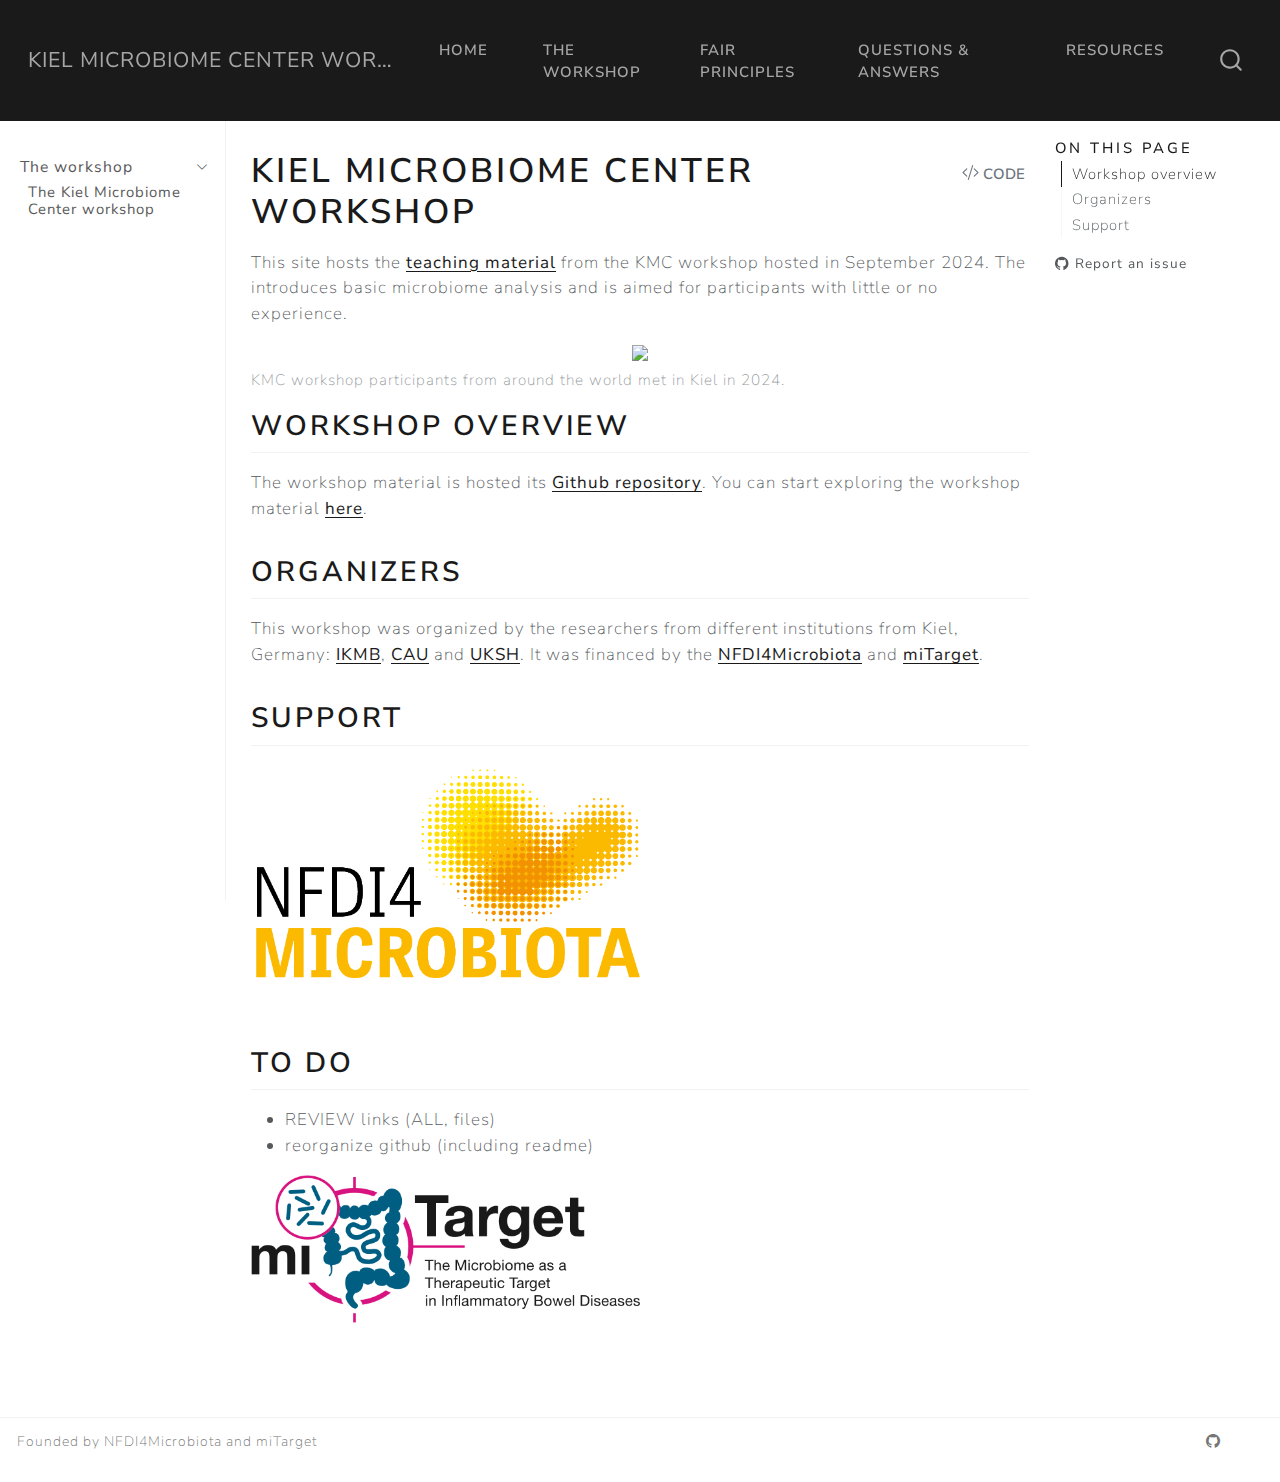
==== index.html @ 51c46b72 "Built site for gh-pages" ====
<!DOCTYPE html>
<html xmlns="http://www.w3.org/1999/xhtml" lang="en" xml:lang="en"><head>

<meta charset="utf-8">
<meta name="generator" content="quarto-1.6.42">

<meta name="viewport" content="width=device-width, initial-scale=1.0, user-scalable=yes">


<title>Kiel Microbiome Center workshop</title>
<style>
code{white-space: pre-wrap;}
span.smallcaps{font-variant: small-caps;}
div.columns{display: flex; gap: min(4vw, 1.5em);}
div.column{flex: auto; overflow-x: auto;}
div.hanging-indent{margin-left: 1.5em; text-indent: -1.5em;}
ul.task-list{list-style: none;}
ul.task-list li input[type="checkbox"] {
  width: 0.8em;
  margin: 0 0.8em 0.2em -1em; /* quarto-specific, see https://github.com/quarto-dev/quarto-cli/issues/4556 */ 
  vertical-align: middle;
}
/* CSS for syntax highlighting */
pre > code.sourceCode { white-space: pre; position: relative; }
pre > code.sourceCode > span { line-height: 1.25; }
pre > code.sourceCode > span:empty { height: 1.2em; }
.sourceCode { overflow: visible; }
code.sourceCode > span { color: inherit; text-decoration: inherit; }
div.sourceCode { margin: 1em 0; }
pre.sourceCode { margin: 0; }
@media screen {
div.sourceCode { overflow: auto; }
}
@media print {
pre > code.sourceCode { white-space: pre-wrap; }
pre > code.sourceCode > span { display: inline-block; text-indent: -5em; padding-left: 5em; }
}
pre.numberSource code
  { counter-reset: source-line 0; }
pre.numberSource code > span
  { position: relative; left: -4em; counter-increment: source-line; }
pre.numberSource code > span > a:first-child::before
  { content: counter(source-line);
    position: relative; left: -1em; text-align: right; vertical-align: baseline;
    border: none; display: inline-block;
    -webkit-touch-callout: none; -webkit-user-select: none;
    -khtml-user-select: none; -moz-user-select: none;
    -ms-user-select: none; user-select: none;
    padding: 0 4px; width: 4em;
  }
pre.numberSource { margin-left: 3em;  padding-left: 4px; }
div.sourceCode
  {   }
@media screen {
pre > code.sourceCode > span > a:first-child::before { text-decoration: underline; }
}
</style>


<script src="site_libs/quarto-nav/quarto-nav.js"></script>
<script src="site_libs/quarto-nav/headroom.min.js"></script>
<script src="site_libs/clipboard/clipboard.min.js"></script>
<script src="site_libs/quarto-search/autocomplete.umd.js"></script>
<script src="site_libs/quarto-search/fuse.min.js"></script>
<script src="site_libs/quarto-search/quarto-search.js"></script>
<meta name="quarto:offset" content="./">
<script src="site_libs/quarto-html/quarto.js"></script>
<script src="site_libs/quarto-html/popper.min.js"></script>
<script src="site_libs/quarto-html/tippy.umd.min.js"></script>
<script src="site_libs/quarto-html/anchor.min.js"></script>
<link href="site_libs/quarto-html/tippy.css" rel="stylesheet">
<link href="site_libs/quarto-html/quarto-syntax-highlighting-de84f8d6bb715db06a919283c2d1e787.css" rel="stylesheet" id="quarto-text-highlighting-styles">
<script src="site_libs/bootstrap/bootstrap.min.js"></script>
<link href="site_libs/bootstrap/bootstrap-icons.css" rel="stylesheet">
<link href="site_libs/bootstrap/bootstrap-8ca8ec78a8236b8e0b370eade902829d.min.css" rel="stylesheet" append-hash="true" id="quarto-bootstrap" data-mode="light">
<script id="quarto-search-options" type="application/json">{
  "location": "navbar",
  "copy-button": false,
  "collapse-after": 3,
  "panel-placement": "end",
  "type": "overlay",
  "limit": 50,
  "keyboard-shortcut": [
    "f",
    "/",
    "s"
  ],
  "show-item-context": false,
  "language": {
    "search-no-results-text": "No results",
    "search-matching-documents-text": "matching documents",
    "search-copy-link-title": "Copy link to search",
    "search-hide-matches-text": "Hide additional matches",
    "search-more-match-text": "more match in this document",
    "search-more-matches-text": "more matches in this document",
    "search-clear-button-title": "Clear",
    "search-text-placeholder": "",
    "search-detached-cancel-button-title": "Cancel",
    "search-submit-button-title": "Submit",
    "search-label": "Search"
  }
}</script>


<link rel="stylesheet" href="styles.css">
</head>

<body class="nav-sidebar docked nav-fixed">

<div id="quarto-search-results"></div>
  <header id="quarto-header" class="headroom fixed-top">
    <nav class="navbar navbar-expand-lg " data-bs-theme="dark">
      <div class="navbar-container container-fluid">
      <div class="navbar-brand-container mx-auto">
    <a class="navbar-brand" href="./index.html">
    <span class="navbar-title">Kiel Microbiome Center workshop</span>
    </a>
  </div>
            <div id="quarto-search" class="" title="Search"></div>
          <button class="navbar-toggler" type="button" data-bs-toggle="collapse" data-bs-target="#navbarCollapse" aria-controls="navbarCollapse" role="menu" aria-expanded="false" aria-label="Toggle navigation" onclick="if (window.quartoToggleHeadroom) { window.quartoToggleHeadroom(); }">
  <span class="navbar-toggler-icon"></span>
</button>
          <div class="collapse navbar-collapse" id="navbarCollapse">
            <ul class="navbar-nav navbar-nav-scroll me-auto">
  <li class="nav-item">
    <a class="nav-link active" href="./index.html" aria-current="page"> 
<span class="menu-text">Home</span></a>
  </li>  
  <li class="nav-item">
    <a class="nav-link" href="./the_workshop.html"> 
<span class="menu-text">The workshop</span></a>
  </li>  
  <li class="nav-item">
    <a class="nav-link" href="./fair_principles.html"> 
<span class="menu-text">FAIR Principles</span></a>
  </li>  
  <li class="nav-item">
    <a class="nav-link" href="./questions.html"> 
<span class="menu-text">Questions &amp; Answers</span></a>
  </li>  
  <li class="nav-item">
    <a class="nav-link" href="./resources.html"> 
<span class="menu-text">Resources</span></a>
  </li>  
</ul>
          </div> <!-- /navcollapse -->
            <div class="quarto-navbar-tools">
</div>
      </div> <!-- /container-fluid -->
    </nav>
  <nav class="quarto-secondary-nav">
    <div class="container-fluid d-flex">
      <button type="button" class="quarto-btn-toggle btn" data-bs-toggle="collapse" role="button" data-bs-target=".quarto-sidebar-collapse-item" aria-controls="quarto-sidebar" aria-expanded="false" aria-label="Toggle sidebar navigation" onclick="if (window.quartoToggleHeadroom) { window.quartoToggleHeadroom(); }">
        <i class="bi bi-layout-text-sidebar-reverse"></i>
      </button>
        <nav class="quarto-page-breadcrumbs" aria-label="breadcrumb"><ol class="breadcrumb"><li class="breadcrumb-item">Kiel Microbiome Center workshop</li></ol></nav>
        <a class="flex-grow-1" role="navigation" data-bs-toggle="collapse" data-bs-target=".quarto-sidebar-collapse-item" aria-controls="quarto-sidebar" aria-expanded="false" aria-label="Toggle sidebar navigation" onclick="if (window.quartoToggleHeadroom) { window.quartoToggleHeadroom(); }">      
        </a>
    </div>
  </nav>
</header>
<!-- content -->
<div id="quarto-content" class="quarto-container page-columns page-rows-contents page-layout-article page-navbar">
<!-- sidebar -->
  <nav id="quarto-sidebar" class="sidebar collapse collapse-horizontal quarto-sidebar-collapse-item sidebar-navigation docked overflow-auto">
    <div class="sidebar-menu-container"> 
    <ul class="list-unstyled mt-1">
        <li class="sidebar-item sidebar-item-section">
      <div class="sidebar-item-container"> 
            <a class="sidebar-item-text sidebar-link text-start" data-bs-toggle="collapse" data-bs-target="#quarto-sidebar-section-1" role="navigation" aria-expanded="true">
 <span class="menu-text">The workshop</span></a>
          <a class="sidebar-item-toggle text-start" data-bs-toggle="collapse" data-bs-target="#quarto-sidebar-section-1" role="navigation" aria-expanded="true" aria-label="Toggle section">
            <i class="bi bi-chevron-right ms-2"></i>
          </a> 
      </div>
      <ul id="quarto-sidebar-section-1" class="collapse list-unstyled sidebar-section depth1 show">  
          <li class="sidebar-item">
  <div class="sidebar-item-container"> 
  <a href="./the_workshop.html" class="sidebar-item-text sidebar-link">
 <span class="menu-text">The Kiel Microbiome Center workshop</span></a>
  </div>
</li>
      </ul>
  </li>
    </ul>
    </div>
</nav>
<div id="quarto-sidebar-glass" class="quarto-sidebar-collapse-item" data-bs-toggle="collapse" data-bs-target=".quarto-sidebar-collapse-item"></div>
<!-- margin-sidebar -->
    <div id="quarto-margin-sidebar" class="sidebar margin-sidebar">
        <nav id="TOC" role="doc-toc" class="toc-active">
    <h2 id="toc-title">On this page</h2>
   
  <ul>
  <li><a href="#workshop-overview" id="toc-workshop-overview" class="nav-link active" data-scroll-target="#workshop-overview">Workshop overview</a></li>
  <li><a href="#organizers" id="toc-organizers" class="nav-link" data-scroll-target="#organizers">Organizers</a></li>
  <li><a href="#support" id="toc-support" class="nav-link" data-scroll-target="#support">Support</a></li>
  </ul>
<div class="toc-actions"><ul><li><a href="https://github.com/ikmb/nfdi4microbiota_kmc_microbiome_workshop/issues/new" class="toc-action"><i class="bi bi-github"></i>Report an issue</a></li></ul></div></nav>
    </div>
<!-- main -->
<main class="content" id="quarto-document-content">

<header id="title-block-header" class="quarto-title-block default">
<div class="quarto-title">
<div class="quarto-title-block"><div><h1 class="title">Kiel Microbiome Center workshop</h1><button type="button" class="btn code-tools-button" id="quarto-code-tools-source"><i class="bi"></i> Code</button></div></div>
</div>



<div class="quarto-title-meta">

    
  
    
  </div>
  


</header>


<p>This site hosts the <a href="about.qmd">teaching material</a> from the KMC workshop hosted in September 2024. The introduces basic microbiome analysis and is aimed for participants with little or no experience.</p>
<div class="quarto-figure quarto-figure-center">
<figure class="figure">
<p><img src="img/group_outside.jpg" class="img-fluid figure-img"></p>
<figcaption>KMC workshop participants from around the world met in Kiel in 2024.</figcaption>
</figure>
</div>
<section id="workshop-overview" class="level2">
<h2 class="anchored" data-anchor-id="workshop-overview">Workshop overview</h2>
<p>The workshop material is hosted its <a href="https://github.com/ikmb/nfdi4microbiota_kmc_microbiome_workshop">Github repository</a>. You can start exploring the workshop material <a href="about.qmd">here</a>.</p>
</section>
<section id="organizers" class="level2">
<h2 class="anchored" data-anchor-id="organizers">Organizers</h2>
<p>This workshop was organized by the researchers from different institutions from Kiel, Germany: <a href="https://www.ikmb.uni-kiel.de/">IKMB</a>, <a href="https://www.uni-kiel.de/de/">CAU</a> and <a href="https://www.uksh.de/">UKSH</a>. It was financed by the <a href="https://nfdi4microbiota.de/">NFDI4Microbiota</a> and <a href="https://www.mitarget.org/">miTarget</a>.</p>
</section>
<section id="support" class="level2">
<h2 class="anchored" data-anchor-id="support">Support</h2>
<div class="columns">
<div class="column text-center" style="width:50%;">
<p><a href="https://nfdi4microbiota.de/"><img src="img/nfdi4microbiota_Logo_new.png" class="img-fluid" alt="NFDI4Microbiota Logo"></a></p>
</div><section id="to-do" class="level2">
<h2 class="anchored" data-anchor-id="to-do">TO DO</h2>
<ul>
<li>REVIEW links (ALL, files)</li>
<li>reorganize github (including readme)</li>
</ul>
<div class="column text-center" style="width:50%;">
<p><a href="https://www.mitarget.org/"><img src="img/logo_miTarget_2023-extd.png" class="img-fluid" alt="miTarget Logo"></a></p>
</div>
</section>
</div>


<!-- -->

</section>

</main> <!-- /main -->
<script id="quarto-html-after-body" type="application/javascript">
window.document.addEventListener("DOMContentLoaded", function (event) {
  const toggleBodyColorMode = (bsSheetEl) => {
    const mode = bsSheetEl.getAttribute("data-mode");
    const bodyEl = window.document.querySelector("body");
    if (mode === "dark") {
      bodyEl.classList.add("quarto-dark");
      bodyEl.classList.remove("quarto-light");
    } else {
      bodyEl.classList.add("quarto-light");
      bodyEl.classList.remove("quarto-dark");
    }
  }
  const toggleBodyColorPrimary = () => {
    const bsSheetEl = window.document.querySelector("link#quarto-bootstrap");
    if (bsSheetEl) {
      toggleBodyColorMode(bsSheetEl);
    }
  }
  toggleBodyColorPrimary();  
  const icon = "";
  const anchorJS = new window.AnchorJS();
  anchorJS.options = {
    placement: 'right',
    icon: icon
  };
  anchorJS.add('.anchored');
  const isCodeAnnotation = (el) => {
    for (const clz of el.classList) {
      if (clz.startsWith('code-annotation-')) {                     
        return true;
      }
    }
    return false;
  }
  const onCopySuccess = function(e) {
    // button target
    const button = e.trigger;
    // don't keep focus
    button.blur();
    // flash "checked"
    button.classList.add('code-copy-button-checked');
    var currentTitle = button.getAttribute("title");
    button.setAttribute("title", "Copied!");
    let tooltip;
    if (window.bootstrap) {
      button.setAttribute("data-bs-toggle", "tooltip");
      button.setAttribute("data-bs-placement", "left");
      button.setAttribute("data-bs-title", "Copied!");
      tooltip = new bootstrap.Tooltip(button, 
        { trigger: "manual", 
          customClass: "code-copy-button-tooltip",
          offset: [0, -8]});
      tooltip.show();    
    }
    setTimeout(function() {
      if (tooltip) {
        tooltip.hide();
        button.removeAttribute("data-bs-title");
        button.removeAttribute("data-bs-toggle");
        button.removeAttribute("data-bs-placement");
      }
      button.setAttribute("title", currentTitle);
      button.classList.remove('code-copy-button-checked');
    }, 1000);
    // clear code selection
    e.clearSelection();
  }
  const getTextToCopy = function(trigger) {
      const codeEl = trigger.previousElementSibling.cloneNode(true);
      for (const childEl of codeEl.children) {
        if (isCodeAnnotation(childEl)) {
          childEl.remove();
        }
      }
      return codeEl.innerText;
  }
  const clipboard = new window.ClipboardJS('.code-copy-button:not([data-in-quarto-modal])', {
    text: getTextToCopy
  });
  clipboard.on('success', onCopySuccess);
  if (window.document.getElementById('quarto-embedded-source-code-modal')) {
    const clipboardModal = new window.ClipboardJS('.code-copy-button[data-in-quarto-modal]', {
      text: getTextToCopy,
      container: window.document.getElementById('quarto-embedded-source-code-modal')
    });
    clipboardModal.on('success', onCopySuccess);
  }
  const viewSource = window.document.getElementById('quarto-view-source') ||
                     window.document.getElementById('quarto-code-tools-source');
  if (viewSource) {
    const sourceUrl = viewSource.getAttribute("data-quarto-source-url");
    viewSource.addEventListener("click", function(e) {
      if (sourceUrl) {
        // rstudio viewer pane
        if (/\bcapabilities=\b/.test(window.location)) {
          window.open(sourceUrl);
        } else {
          window.location.href = sourceUrl;
        }
      } else {
        const modal = new bootstrap.Modal(document.getElementById('quarto-embedded-source-code-modal'));
        modal.show();
      }
      return false;
    });
  }
  function toggleCodeHandler(show) {
    return function(e) {
      const detailsSrc = window.document.querySelectorAll(".cell > details > .sourceCode");
      for (let i=0; i<detailsSrc.length; i++) {
        const details = detailsSrc[i].parentElement;
        if (show) {
          details.open = true;
        } else {
          details.removeAttribute("open");
        }
      }
      const cellCodeDivs = window.document.querySelectorAll(".cell > .sourceCode");
      const fromCls = show ? "hidden" : "unhidden";
      const toCls = show ? "unhidden" : "hidden";
      for (let i=0; i<cellCodeDivs.length; i++) {
        const codeDiv = cellCodeDivs[i];
        if (codeDiv.classList.contains(fromCls)) {
          codeDiv.classList.remove(fromCls);
          codeDiv.classList.add(toCls);
        } 
      }
      return false;
    }
  }
  const hideAllCode = window.document.getElementById("quarto-hide-all-code");
  if (hideAllCode) {
    hideAllCode.addEventListener("click", toggleCodeHandler(false));
  }
  const showAllCode = window.document.getElementById("quarto-show-all-code");
  if (showAllCode) {
    showAllCode.addEventListener("click", toggleCodeHandler(true));
  }
    var localhostRegex = new RegExp(/^(?:http|https):\/\/localhost\:?[0-9]*\//);
    var mailtoRegex = new RegExp(/^mailto:/);
      var filterRegex = new RegExp("https:\/\/ikmb\.github\.io\/nfdi4microbiota_kmc_microbiome_workshop");
    var isInternal = (href) => {
        return filterRegex.test(href) || localhostRegex.test(href) || mailtoRegex.test(href);
    }
    // Inspect non-navigation links and adorn them if external
 	var links = window.document.querySelectorAll('a[href]:not(.nav-link):not(.navbar-brand):not(.toc-action):not(.sidebar-link):not(.sidebar-item-toggle):not(.pagination-link):not(.no-external):not([aria-hidden]):not(.dropdown-item):not(.quarto-navigation-tool):not(.about-link)');
    for (var i=0; i<links.length; i++) {
      const link = links[i];
      if (!isInternal(link.href)) {
        // undo the damage that might have been done by quarto-nav.js in the case of
        // links that we want to consider external
        if (link.dataset.originalHref !== undefined) {
          link.href = link.dataset.originalHref;
        }
      }
    }
  function tippyHover(el, contentFn, onTriggerFn, onUntriggerFn) {
    const config = {
      allowHTML: true,
      maxWidth: 500,
      delay: 100,
      arrow: false,
      appendTo: function(el) {
          return el.parentElement;
      },
      interactive: true,
      interactiveBorder: 10,
      theme: 'quarto',
      placement: 'bottom-start',
    };
    if (contentFn) {
      config.content = contentFn;
    }
    if (onTriggerFn) {
      config.onTrigger = onTriggerFn;
    }
    if (onUntriggerFn) {
      config.onUntrigger = onUntriggerFn;
    }
    window.tippy(el, config); 
  }
  const noterefs = window.document.querySelectorAll('a[role="doc-noteref"]');
  for (var i=0; i<noterefs.length; i++) {
    const ref = noterefs[i];
    tippyHover(ref, function() {
      // use id or data attribute instead here
      let href = ref.getAttribute('data-footnote-href') || ref.getAttribute('href');
      try { href = new URL(href).hash; } catch {}
      const id = href.replace(/^#\/?/, "");
      const note = window.document.getElementById(id);
      if (note) {
        return note.innerHTML;
      } else {
        return "";
      }
    });
  }
  const xrefs = window.document.querySelectorAll('a.quarto-xref');
  const processXRef = (id, note) => {
    // Strip column container classes
    const stripColumnClz = (el) => {
      el.classList.remove("page-full", "page-columns");
      if (el.children) {
        for (const child of el.children) {
          stripColumnClz(child);
        }
      }
    }
    stripColumnClz(note)
    if (id === null || id.startsWith('sec-')) {
      // Special case sections, only their first couple elements
      const container = document.createElement("div");
      if (note.children && note.children.length > 2) {
        container.appendChild(note.children[0].cloneNode(true));
        for (let i = 1; i < note.children.length; i++) {
          const child = note.children[i];
          if (child.tagName === "P" && child.innerText === "") {
            continue;
          } else {
            container.appendChild(child.cloneNode(true));
            break;
          }
        }
        if (window.Quarto?.typesetMath) {
          window.Quarto.typesetMath(container);
        }
        return container.innerHTML
      } else {
        if (window.Quarto?.typesetMath) {
          window.Quarto.typesetMath(note);
        }
        return note.innerHTML;
      }
    } else {
      // Remove any anchor links if they are present
      const anchorLink = note.querySelector('a.anchorjs-link');
      if (anchorLink) {
        anchorLink.remove();
      }
      if (window.Quarto?.typesetMath) {
        window.Quarto.typesetMath(note);
      }
      if (note.classList.contains("callout")) {
        return note.outerHTML;
      } else {
        return note.innerHTML;
      }
    }
  }
  for (var i=0; i<xrefs.length; i++) {
    const xref = xrefs[i];
    tippyHover(xref, undefined, function(instance) {
      instance.disable();
      let url = xref.getAttribute('href');
      let hash = undefined; 
      if (url.startsWith('#')) {
        hash = url;
      } else {
        try { hash = new URL(url).hash; } catch {}
      }
      if (hash) {
        const id = hash.replace(/^#\/?/, "");
        const note = window.document.getElementById(id);
        if (note !== null) {
          try {
            const html = processXRef(id, note.cloneNode(true));
            instance.setContent(html);
          } finally {
            instance.enable();
            instance.show();
          }
        } else {
          // See if we can fetch this
          fetch(url.split('#')[0])
          .then(res => res.text())
          .then(html => {
            const parser = new DOMParser();
            const htmlDoc = parser.parseFromString(html, "text/html");
            const note = htmlDoc.getElementById(id);
            if (note !== null) {
              const html = processXRef(id, note);
              instance.setContent(html);
            } 
          }).finally(() => {
            instance.enable();
            instance.show();
          });
        }
      } else {
        // See if we can fetch a full url (with no hash to target)
        // This is a special case and we should probably do some content thinning / targeting
        fetch(url)
        .then(res => res.text())
        .then(html => {
          const parser = new DOMParser();
          const htmlDoc = parser.parseFromString(html, "text/html");
          const note = htmlDoc.querySelector('main.content');
          if (note !== null) {
            // This should only happen for chapter cross references
            // (since there is no id in the URL)
            // remove the first header
            if (note.children.length > 0 && note.children[0].tagName === "HEADER") {
              note.children[0].remove();
            }
            const html = processXRef(null, note);
            instance.setContent(html);
          } 
        }).finally(() => {
          instance.enable();
          instance.show();
        });
      }
    }, function(instance) {
    });
  }
      let selectedAnnoteEl;
      const selectorForAnnotation = ( cell, annotation) => {
        let cellAttr = 'data-code-cell="' + cell + '"';
        let lineAttr = 'data-code-annotation="' +  annotation + '"';
        const selector = 'span[' + cellAttr + '][' + lineAttr + ']';
        return selector;
      }
      const selectCodeLines = (annoteEl) => {
        const doc = window.document;
        const targetCell = annoteEl.getAttribute("data-target-cell");
        const targetAnnotation = annoteEl.getAttribute("data-target-annotation");
        const annoteSpan = window.document.querySelector(selectorForAnnotation(targetCell, targetAnnotation));
        const lines = annoteSpan.getAttribute("data-code-lines").split(",");
        const lineIds = lines.map((line) => {
          return targetCell + "-" + line;
        })
        let top = null;
        let height = null;
        let parent = null;
        if (lineIds.length > 0) {
            //compute the position of the single el (top and bottom and make a div)
            const el = window.document.getElementById(lineIds[0]);
            top = el.offsetTop;
            height = el.offsetHeight;
            parent = el.parentElement.parentElement;
          if (lineIds.length > 1) {
            const lastEl = window.document.getElementById(lineIds[lineIds.length - 1]);
            const bottom = lastEl.offsetTop + lastEl.offsetHeight;
            height = bottom - top;
          }
          if (top !== null && height !== null && parent !== null) {
            // cook up a div (if necessary) and position it 
            let div = window.document.getElementById("code-annotation-line-highlight");
            if (div === null) {
              div = window.document.createElement("div");
              div.setAttribute("id", "code-annotation-line-highlight");
              div.style.position = 'absolute';
              parent.appendChild(div);
            }
            div.style.top = top - 2 + "px";
            div.style.height = height + 4 + "px";
            div.style.left = 0;
            let gutterDiv = window.document.getElementById("code-annotation-line-highlight-gutter");
            if (gutterDiv === null) {
              gutterDiv = window.document.createElement("div");
              gutterDiv.setAttribute("id", "code-annotation-line-highlight-gutter");
              gutterDiv.style.position = 'absolute';
              const codeCell = window.document.getElementById(targetCell);
              const gutter = codeCell.querySelector('.code-annotation-gutter');
              gutter.appendChild(gutterDiv);
            }
            gutterDiv.style.top = top - 2 + "px";
            gutterDiv.style.height = height + 4 + "px";
          }
          selectedAnnoteEl = annoteEl;
        }
      };
      const unselectCodeLines = () => {
        const elementsIds = ["code-annotation-line-highlight", "code-annotation-line-highlight-gutter"];
        elementsIds.forEach((elId) => {
          const div = window.document.getElementById(elId);
          if (div) {
            div.remove();
          }
        });
        selectedAnnoteEl = undefined;
      };
        // Handle positioning of the toggle
    window.addEventListener(
      "resize",
      throttle(() => {
        elRect = undefined;
        if (selectedAnnoteEl) {
          selectCodeLines(selectedAnnoteEl);
        }
      }, 10)
    );
    function throttle(fn, ms) {
    let throttle = false;
    let timer;
      return (...args) => {
        if(!throttle) { // first call gets through
            fn.apply(this, args);
            throttle = true;
        } else { // all the others get throttled
            if(timer) clearTimeout(timer); // cancel #2
            timer = setTimeout(() => {
              fn.apply(this, args);
              timer = throttle = false;
            }, ms);
        }
      };
    }
      // Attach click handler to the DT
      const annoteDls = window.document.querySelectorAll('dt[data-target-cell]');
      for (const annoteDlNode of annoteDls) {
        annoteDlNode.addEventListener('click', (event) => {
          const clickedEl = event.target;
          if (clickedEl !== selectedAnnoteEl) {
            unselectCodeLines();
            const activeEl = window.document.querySelector('dt[data-target-cell].code-annotation-active');
            if (activeEl) {
              activeEl.classList.remove('code-annotation-active');
            }
            selectCodeLines(clickedEl);
            clickedEl.classList.add('code-annotation-active');
          } else {
            // Unselect the line
            unselectCodeLines();
            clickedEl.classList.remove('code-annotation-active');
          }
        });
      }
  const findCites = (el) => {
    const parentEl = el.parentElement;
    if (parentEl) {
      const cites = parentEl.dataset.cites;
      if (cites) {
        return {
          el,
          cites: cites.split(' ')
        };
      } else {
        return findCites(el.parentElement)
      }
    } else {
      return undefined;
    }
  };
  var bibliorefs = window.document.querySelectorAll('a[role="doc-biblioref"]');
  for (var i=0; i<bibliorefs.length; i++) {
    const ref = bibliorefs[i];
    const citeInfo = findCites(ref);
    if (citeInfo) {
      tippyHover(citeInfo.el, function() {
        var popup = window.document.createElement('div');
        citeInfo.cites.forEach(function(cite) {
          var citeDiv = window.document.createElement('div');
          citeDiv.classList.add('hanging-indent');
          citeDiv.classList.add('csl-entry');
          var biblioDiv = window.document.getElementById('ref-' + cite);
          if (biblioDiv) {
            citeDiv.innerHTML = biblioDiv.innerHTML;
          }
          popup.appendChild(citeDiv);
        });
        return popup.innerHTML;
      });
    }
  }
});
</script><div class="modal fade" id="quarto-embedded-source-code-modal" tabindex="-1" aria-labelledby="quarto-embedded-source-code-modal-label" aria-hidden="true"><div class="modal-dialog modal-dialog-scrollable"><div class="modal-content"><div class="modal-header"><h5 class="modal-title" id="quarto-embedded-source-code-modal-label">Source Code</h5><button class="btn-close" data-bs-dismiss="modal"></button></div><div class="modal-body"><div class="">
<div class="sourceCode" id="cb1" data-shortcodes="false"><pre class="sourceCode markdown code-with-copy"><code class="sourceCode markdown"><span id="cb1-1"><a href="#cb1-1" aria-hidden="true" tabindex="-1"></a><span class="co">---</span></span>
<span id="cb1-2"><a href="#cb1-2" aria-hidden="true" tabindex="-1"></a><span class="an">title:</span><span class="co"> "Kiel Microbiome Center workshop"</span></span>
<span id="cb1-3"><a href="#cb1-3" aria-hidden="true" tabindex="-1"></a><span class="co">---</span></span>
<span id="cb1-4"><a href="#cb1-4" aria-hidden="true" tabindex="-1"></a></span>
<span id="cb1-5"><a href="#cb1-5" aria-hidden="true" tabindex="-1"></a>This site hosts the <span class="co">[</span><span class="ot">teaching material</span><span class="co">](about.qmd)</span> from the KMC workshop hosted in September 2024. The introduces basic microbiome analysis and is aimed for participants with little or no experience.</span>
<span id="cb1-6"><a href="#cb1-6" aria-hidden="true" tabindex="-1"></a></span>
<span id="cb1-7"><a href="#cb1-7" aria-hidden="true" tabindex="-1"></a><span class="al">![KMC workshop participants from around the world met in Kiel in 2024.](img/group_outside.jpg)</span></span>
<span id="cb1-8"><a href="#cb1-8" aria-hidden="true" tabindex="-1"></a></span>
<span id="cb1-9"><a href="#cb1-9" aria-hidden="true" tabindex="-1"></a><span class="fu">## Workshop overview</span></span>
<span id="cb1-10"><a href="#cb1-10" aria-hidden="true" tabindex="-1"></a></span>
<span id="cb1-11"><a href="#cb1-11" aria-hidden="true" tabindex="-1"></a>The workshop material is hosted its <span class="co">[</span><span class="ot">Github repository</span><span class="co">](https://github.com/ikmb/nfdi4microbiota_kmc_microbiome_workshop)</span>. You can start exploring the workshop material <span class="co">[</span><span class="ot">here</span><span class="co">](about.qmd)</span>.</span>
<span id="cb1-12"><a href="#cb1-12" aria-hidden="true" tabindex="-1"></a></span>
<span id="cb1-13"><a href="#cb1-13" aria-hidden="true" tabindex="-1"></a><span class="fu">## Organizers</span></span>
<span id="cb1-14"><a href="#cb1-14" aria-hidden="true" tabindex="-1"></a></span>
<span id="cb1-15"><a href="#cb1-15" aria-hidden="true" tabindex="-1"></a>This workshop was organized by the researchers from different institutions from Kiel, Germany: <span class="co">[</span><span class="ot">IKMB</span><span class="co">](https://www.ikmb.uni-kiel.de/)</span>, <span class="co">[</span><span class="ot">CAU</span><span class="co">](https://www.uni-kiel.de/de/)</span> and <span class="co">[</span><span class="ot">UKSH</span><span class="co">](https://www.uksh.de/)</span>. It was financed by the <span class="co">[</span><span class="ot">NFDI4Microbiota</span><span class="co">](https://nfdi4microbiota.de/)</span> and <span class="co">[</span><span class="ot">miTarget</span><span class="co">](https://www.mitarget.org/)</span>.</span>
<span id="cb1-16"><a href="#cb1-16" aria-hidden="true" tabindex="-1"></a></span>
<span id="cb1-17"><a href="#cb1-17" aria-hidden="true" tabindex="-1"></a><span class="fu">## Support</span></span>
<span id="cb1-18"><a href="#cb1-18" aria-hidden="true" tabindex="-1"></a></span>
<span id="cb1-19"><a href="#cb1-19" aria-hidden="true" tabindex="-1"></a>::::: columns</span>
<span id="cb1-20"><a href="#cb1-20" aria-hidden="true" tabindex="-1"></a>::: {.column .text-center width="50%"}</span>
<span id="cb1-21"><a href="#cb1-21" aria-hidden="true" tabindex="-1"></a><span class="co">[</span><span class="al">![](img/nfdi4microbiota_Logo_new.png)</span><span class="ot">{alt="NFDI4Microbiota Logo"}</span><span class="co">](https://nfdi4microbiota.de/)</span></span>
<span id="cb1-22"><a href="#cb1-22" aria-hidden="true" tabindex="-1"></a>:::</span>
<span id="cb1-23"><a href="#cb1-23" aria-hidden="true" tabindex="-1"></a></span>
<span id="cb1-24"><a href="#cb1-24" aria-hidden="true" tabindex="-1"></a></span>
<span id="cb1-25"><a href="#cb1-25" aria-hidden="true" tabindex="-1"></a><span class="fu">## TO DO</span></span>
<span id="cb1-26"><a href="#cb1-26" aria-hidden="true" tabindex="-1"></a></span>
<span id="cb1-27"><a href="#cb1-27" aria-hidden="true" tabindex="-1"></a><span class="ss"> - </span>REVIEW links (ALL, files)</span>
<span id="cb1-28"><a href="#cb1-28" aria-hidden="true" tabindex="-1"></a><span class="ss"> - </span>reorganize github (including readme)</span>
<span id="cb1-29"><a href="#cb1-29" aria-hidden="true" tabindex="-1"></a></span>
<span id="cb1-30"><a href="#cb1-30" aria-hidden="true" tabindex="-1"></a></span>
<span id="cb1-31"><a href="#cb1-31" aria-hidden="true" tabindex="-1"></a>::: {.column .text-center width="50%"}</span>
<span id="cb1-32"><a href="#cb1-32" aria-hidden="true" tabindex="-1"></a><span class="co">[</span><span class="al">![](img/logo_miTarget_2023-extd.png)</span><span class="ot">{alt="miTarget Logo"}</span><span class="co">](https://www.mitarget.org/)</span></span>
<span id="cb1-33"><a href="#cb1-33" aria-hidden="true" tabindex="-1"></a>:::</span>
<span id="cb1-34"><a href="#cb1-34" aria-hidden="true" tabindex="-1"></a>:::::</span></code><button title="Copy to Clipboard" class="code-copy-button" data-in-quarto-modal=""><i class="bi"></i></button></pre></div>
</div></div></div></div></div>
</div> <!-- /content -->
<footer class="footer">
  <div class="nav-footer">
    <div class="nav-footer-left">
<p>Founded by NFDI4Microbiota and miTarget</p>
</div>   
    <div class="nav-footer-center">
      &nbsp;
    <div class="toc-actions d-sm-block d-md-none"><ul><li><a href="https://github.com/ikmb/nfdi4microbiota_kmc_microbiome_workshop/issues/new" class="toc-action"><i class="bi bi-github"></i>Report an issue</a></li></ul></div></div>
    <div class="nav-footer-right">
      <ul class="footer-items list-unstyled">
    <li class="nav-item compact">
    <a class="nav-link" href="https://github.com/ikmb/nfdi4microbiota_kmc_microbiome_workshop">
      <i class="bi bi-github" role="img">
</i> 
    </a>
  </li>  
</ul>
    </div>
  </div>
</footer>




</body></html>
---- site_libs/quarto-html/tippy.css ----
.tippy-box[data-animation=fade][data-state=hidden]{opacity:0}[data-tippy-root]{max-width:calc(100vw - 10px)}.tippy-box{position:relative;background-color:#333;color:#fff;border-radius:4px;font-size:14px;line-height:1.4;white-space:normal;outline:0;transition-property:transform,visibility,opacity}.tippy-box[data-placement^=top]>.tippy-arrow{bottom:0}.tippy-box[data-placement^=top]>.tippy-arrow:before{bottom:-7px;left:0;border-width:8px 8px 0;border-top-color:initial;transform-origin:center top}.tippy-box[data-placement^=bottom]>.tippy-arrow{top:0}.tippy-box[data-placement^=bottom]>.tippy-arrow:before{top:-7px;left:0;border-width:0 8px 8px;border-bottom-color:initial;transform-origin:center bottom}.tippy-box[data-placement^=left]>.tippy-arrow{right:0}.tippy-box[data-placement^=left]>.tippy-arrow:before{border-width:8px 0 8px 8px;border-left-color:initial;right:-7px;transform-origin:center left}.tippy-box[data-placement^=right]>.tippy-arrow{left:0}.tippy-box[data-placement^=right]>.tippy-arrow:before{left:-7px;border-width:8px 8px 8px 0;border-right-color:initial;transform-origin:center right}.tippy-box[data-inertia][data-state=visible]{transition-timing-function:cubic-bezier(.54,1.5,.38,1.11)}.tippy-arrow{width:16px;height:16px;color:#333}.tippy-arrow:before{content:"";position:absolute;border-color:transparent;border-style:solid}.tippy-content{position:relative;padding:5px 9px;z-index:1}
---- site_libs/quarto-html/quarto-syntax-highlighting-de84f8d6bb715db06a919283c2d1e787.css ----
/* quarto syntax highlight colors */
:root {
  --quarto-hl-al-color: #ff5555;
  --quarto-hl-an-color: #6a737d;
  --quarto-hl-at-color: #d73a49;
  --quarto-hl-bn-color: #005cc5;
  --quarto-hl-bu-color: #d73a49;
  --quarto-hl-ch-color: #032f62;
  --quarto-hl-co-color: #6a737d;
  --quarto-hl-cv-color: #6a737d;
  --quarto-hl-cn-color: #005cc5;
  --quarto-hl-cf-color: #d73a49;
  --quarto-hl-dt-color: #d73a49;
  --quarto-hl-dv-color: #005cc5;
  --quarto-hl-do-color: #6a737d;
  --quarto-hl-er-color: #ff5555;
  --quarto-hl-ex-color: #d73a49;
  --quarto-hl-fl-color: #005cc5;
  --quarto-hl-fu-color: #6f42c1;
  --quarto-hl-im-color: #032f62;
  --quarto-hl-in-color: #6a737d;
  --quarto-hl-kw-color: #d73a49;
  --quarto-hl-op-color: #24292e;
  --quarto-hl-pp-color: #d73a49;
  --quarto-hl-re-color: #6a737d;
  --quarto-hl-sc-color: #005cc5;
  --quarto-hl-ss-color: #032f62;
  --quarto-hl-st-color: #032f62;
  --quarto-hl-va-color: #e36209;
  --quarto-hl-vs-color: #032f62;
  --quarto-hl-wa-color: #ff5555;
}

/* other quarto variables */
:root {
  --quarto-font-monospace: SFMono-Regular, Menlo, Monaco, Consolas, "Liberation Mono", "Courier New", monospace;
}

code span.al {
  font-weight: bold;
  color: #ff5555;
}

code span.an {
  color: #6a737d;
}

code span.at {
  color: #d73a49;
}

code span.bn {
  color: #005cc5;
}

code span.bu {
  color: #d73a49;
}

code span.ch {
  color: #032f62;
}

code span.co {
  color: #6a737d;
}

code span.cv {
  color: #6a737d;
}

code span.cn {
  color: #005cc5;
}

code span.cf {
  color: #d73a49;
}

code span.dt {
  color: #d73a49;
}

code span.dv {
  color: #005cc5;
}

code span.do {
  color: #6a737d;
}

code span.er {
  color: #ff5555;
  text-decoration: underline;
}

code span.ex {
  font-weight: bold;
  color: #d73a49;
}

code span.fl {
  color: #005cc5;
}

code span.fu {
  color: #6f42c1;
}

code span.im {
  color: #032f62;
}

code span.in {
  color: #6a737d;
}

code span.kw {
  color: #d73a49;
}

pre > code.sourceCode > span {
  color: #24292e;
}

code span {
  color: #24292e;
}

code.sourceCode > span {
  color: #24292e;
}

div.sourceCode,
div.sourceCode pre.sourceCode {
  color: #24292e;
}

code span.op {
  color: #24292e;
}

code span.pp {
  color: #d73a49;
}

code span.re {
  color: #6a737d;
}

code span.sc {
  color: #005cc5;
}

code span.ss {
  color: #032f62;
}

code span.st {
  color: #032f62;
}

code span.va {
  color: #e36209;
}

code span.vs {
  color: #032f62;
}

code span.wa {
  color: #ff5555;
}

.prevent-inlining {
  content: "</";
}

/*# sourceMappingURL=5958b9b1823138480980a6d9d826fad2.css.map */
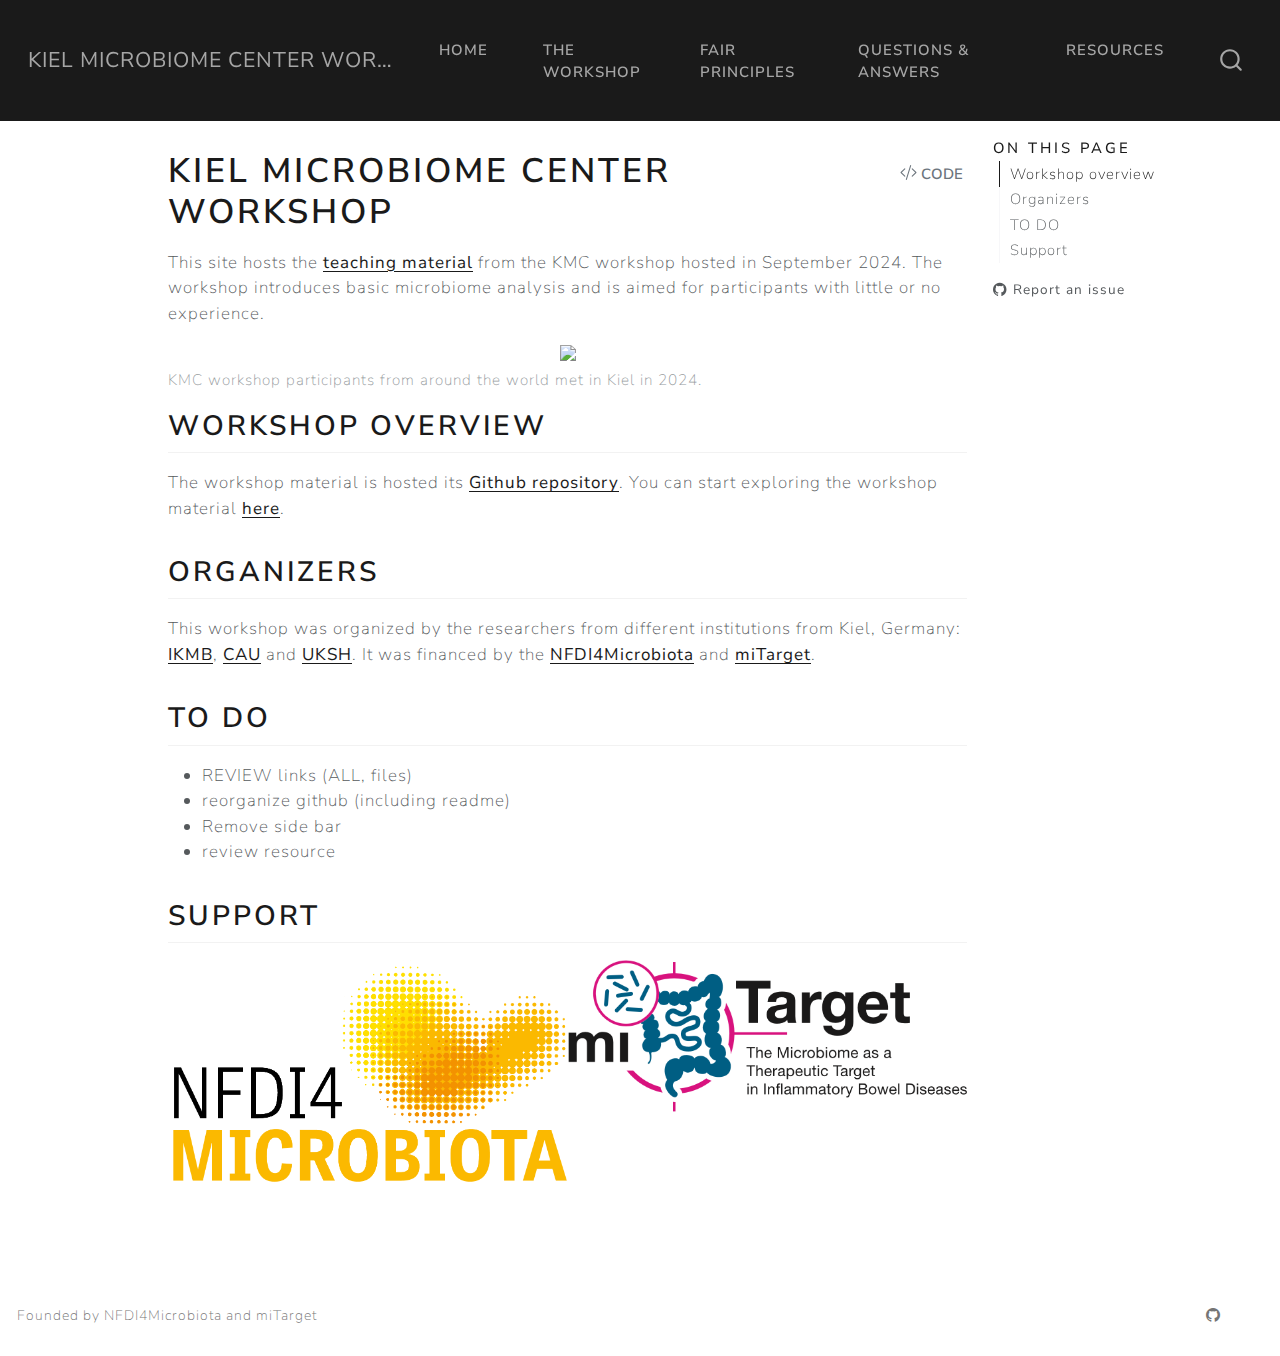
==== commit d255341e: "Built site for gh-pages" ====
--- a/index.html
+++ b/index.html
@@ -72,7 +72,7 @@
 <link href="site_libs/quarto-html/quarto-syntax-highlighting-de84f8d6bb715db06a919283c2d1e787.css" rel="stylesheet" id="quarto-text-highlighting-styles">
 <script src="site_libs/bootstrap/bootstrap.min.js"></script>
 <link href="site_libs/bootstrap/bootstrap-icons.css" rel="stylesheet">
-<link href="site_libs/bootstrap/bootstrap-8ca8ec78a8236b8e0b370eade902829d.min.css" rel="stylesheet" append-hash="true" id="quarto-bootstrap" data-mode="light">
+<link href="site_libs/bootstrap/bootstrap-128318682796d71d98b48b1aa3c936ee.min.css" rel="stylesheet" append-hash="true" id="quarto-bootstrap" data-mode="light">
 <script id="quarto-search-options" type="application/json">{
   "location": "navbar",
   "copy-button": false,
@@ -105,7 +105,7 @@
 <link rel="stylesheet" href="styles.css">
 </head>
 
-<body class="nav-sidebar docked nav-fixed">
+<body class="nav-fixed">
 
 <div id="quarto-search-results"></div>
   <header id="quarto-header" class="headroom fixed-top">
@@ -148,44 +148,10 @@
 </div>
       </div> <!-- /container-fluid -->
     </nav>
-  <nav class="quarto-secondary-nav">
-    <div class="container-fluid d-flex">
-      <button type="button" class="quarto-btn-toggle btn" data-bs-toggle="collapse" role="button" data-bs-target=".quarto-sidebar-collapse-item" aria-controls="quarto-sidebar" aria-expanded="false" aria-label="Toggle sidebar navigation" onclick="if (window.quartoToggleHeadroom) { window.quartoToggleHeadroom(); }">
-        <i class="bi bi-layout-text-sidebar-reverse"></i>
-      </button>
-        <nav class="quarto-page-breadcrumbs" aria-label="breadcrumb"><ol class="breadcrumb"><li class="breadcrumb-item">Kiel Microbiome Center workshop</li></ol></nav>
-        <a class="flex-grow-1" role="navigation" data-bs-toggle="collapse" data-bs-target=".quarto-sidebar-collapse-item" aria-controls="quarto-sidebar" aria-expanded="false" aria-label="Toggle sidebar navigation" onclick="if (window.quartoToggleHeadroom) { window.quartoToggleHeadroom(); }">      
-        </a>
-    </div>
-  </nav>
 </header>
 <!-- content -->
 <div id="quarto-content" class="quarto-container page-columns page-rows-contents page-layout-article page-navbar">
 <!-- sidebar -->
-  <nav id="quarto-sidebar" class="sidebar collapse collapse-horizontal quarto-sidebar-collapse-item sidebar-navigation docked overflow-auto">
-    <div class="sidebar-menu-container"> 
-    <ul class="list-unstyled mt-1">
-        <li class="sidebar-item sidebar-item-section">
-      <div class="sidebar-item-container"> 
-            <a class="sidebar-item-text sidebar-link text-start" data-bs-toggle="collapse" data-bs-target="#quarto-sidebar-section-1" role="navigation" aria-expanded="true">
- <span class="menu-text">The workshop</span></a>
-          <a class="sidebar-item-toggle text-start" data-bs-toggle="collapse" data-bs-target="#quarto-sidebar-section-1" role="navigation" aria-expanded="true" aria-label="Toggle section">
-            <i class="bi bi-chevron-right ms-2"></i>
-          </a> 
-      </div>
-      <ul id="quarto-sidebar-section-1" class="collapse list-unstyled sidebar-section depth1 show">  
-          <li class="sidebar-item">
-  <div class="sidebar-item-container"> 
-  <a href="./the_workshop.html" class="sidebar-item-text sidebar-link">
- <span class="menu-text">The Kiel Microbiome Center workshop</span></a>
-  </div>
-</li>
-      </ul>
-  </li>
-    </ul>
-    </div>
-</nav>
-<div id="quarto-sidebar-glass" class="quarto-sidebar-collapse-item" data-bs-toggle="collapse" data-bs-target=".quarto-sidebar-collapse-item"></div>
 <!-- margin-sidebar -->
     <div id="quarto-margin-sidebar" class="sidebar margin-sidebar">
         <nav id="TOC" role="doc-toc" class="toc-active">
@@ -194,6 +160,7 @@
   <ul>
   <li><a href="#workshop-overview" id="toc-workshop-overview" class="nav-link active" data-scroll-target="#workshop-overview">Workshop overview</a></li>
   <li><a href="#organizers" id="toc-organizers" class="nav-link" data-scroll-target="#organizers">Organizers</a></li>
+  <li><a href="#to-do" id="toc-to-do" class="nav-link" data-scroll-target="#to-do">TO DO</a></li>
   <li><a href="#support" id="toc-support" class="nav-link" data-scroll-target="#support">Support</a></li>
   </ul>
 <div class="toc-actions"><ul><li><a href="https://github.com/ikmb/nfdi4microbiota_kmc_microbiome_workshop/issues/new" class="toc-action"><i class="bi bi-github"></i>Report an issue</a></li></ul></div></nav>
@@ -220,7 +187,7 @@
 </header>
 
 
-<p>This site hosts the <a href="about.qmd">teaching material</a> from the KMC workshop hosted in September 2024. The introduces basic microbiome analysis and is aimed for participants with little or no experience.</p>
+<p>This site hosts the <a href="./the_workshop.html">teaching material</a> from the KMC workshop hosted in September 2024. The workshop introduces basic microbiome analysis and is aimed for participants with little or no experience.</p>
 <div class="quarto-figure quarto-figure-center">
 <figure class="figure">
 <p><img src="img/group_outside.jpg" class="img-fluid figure-img"></p>
@@ -235,21 +202,23 @@
 <h2 class="anchored" data-anchor-id="organizers">Organizers</h2>
 <p>This workshop was organized by the researchers from different institutions from Kiel, Germany: <a href="https://www.ikmb.uni-kiel.de/">IKMB</a>, <a href="https://www.uni-kiel.de/de/">CAU</a> and <a href="https://www.uksh.de/">UKSH</a>. It was financed by the <a href="https://nfdi4microbiota.de/">NFDI4Microbiota</a> and <a href="https://www.mitarget.org/">miTarget</a>.</p>
 </section>
+<section id="to-do" class="level2">
+<h2 class="anchored" data-anchor-id="to-do">TO DO</h2>
+<ul>
+<li>REVIEW links (ALL, files)</li>
+<li>reorganize github (including readme)</li>
+<li>Remove side bar</li>
+<li>review resource</li>
+</ul>
+</section>
 <section id="support" class="level2">
 <h2 class="anchored" data-anchor-id="support">Support</h2>
 <div class="columns">
 <div class="column text-center" style="width:50%;">
 <p><a href="https://nfdi4microbiota.de/"><img src="img/nfdi4microbiota_Logo_new.png" class="img-fluid" alt="NFDI4Microbiota Logo"></a></p>
-</div><section id="to-do" class="level2">
-<h2 class="anchored" data-anchor-id="to-do">TO DO</h2>
-<ul>
-<li>REVIEW links (ALL, files)</li>
-<li>reorganize github (including readme)</li>
-</ul>
-<div class="column text-center" style="width:50%;">
+</div><div class="column text-center" style="width:50%;">
 <p><a href="https://www.mitarget.org/"><img src="img/logo_miTarget_2023-extd.png" class="img-fluid" alt="miTarget Logo"></a></p>
 </div>
-</section>
 </div>
 
 
@@ -730,7 +699,7 @@
 <span id="cb1-2"><a href="#cb1-2" aria-hidden="true" tabindex="-1"></a><span class="an">title:</span><span class="co"> "Kiel Microbiome Center workshop"</span></span>
 <span id="cb1-3"><a href="#cb1-3" aria-hidden="true" tabindex="-1"></a><span class="co">---</span></span>
 <span id="cb1-4"><a href="#cb1-4" aria-hidden="true" tabindex="-1"></a></span>
-<span id="cb1-5"><a href="#cb1-5" aria-hidden="true" tabindex="-1"></a>This site hosts the <span class="co">[</span><span class="ot">teaching material</span><span class="co">](about.qmd)</span> from the KMC workshop hosted in September 2024. The introduces basic microbiome analysis and is aimed for participants with little or no experience.</span>
+<span id="cb1-5"><a href="#cb1-5" aria-hidden="true" tabindex="-1"></a>This site hosts the <span class="co">[</span><span class="ot">teaching material</span><span class="co">](the_workshop.qmd)</span> from the KMC workshop hosted in September 2024. The workshop introduces basic microbiome analysis and is aimed for participants with little or no experience.</span>
 <span id="cb1-6"><a href="#cb1-6" aria-hidden="true" tabindex="-1"></a></span>
 <span id="cb1-7"><a href="#cb1-7" aria-hidden="true" tabindex="-1"></a><span class="al">![KMC workshop participants from around the world met in Kiel in 2024.](img/group_outside.jpg)</span></span>
 <span id="cb1-8"><a href="#cb1-8" aria-hidden="true" tabindex="-1"></a></span>
@@ -742,24 +711,25 @@
 <span id="cb1-14"><a href="#cb1-14" aria-hidden="true" tabindex="-1"></a></span>
 <span id="cb1-15"><a href="#cb1-15" aria-hidden="true" tabindex="-1"></a>This workshop was organized by the researchers from different institutions from Kiel, Germany: <span class="co">[</span><span class="ot">IKMB</span><span class="co">](https://www.ikmb.uni-kiel.de/)</span>, <span class="co">[</span><span class="ot">CAU</span><span class="co">](https://www.uni-kiel.de/de/)</span> and <span class="co">[</span><span class="ot">UKSH</span><span class="co">](https://www.uksh.de/)</span>. It was financed by the <span class="co">[</span><span class="ot">NFDI4Microbiota</span><span class="co">](https://nfdi4microbiota.de/)</span> and <span class="co">[</span><span class="ot">miTarget</span><span class="co">](https://www.mitarget.org/)</span>.</span>
 <span id="cb1-16"><a href="#cb1-16" aria-hidden="true" tabindex="-1"></a></span>
-<span id="cb1-17"><a href="#cb1-17" aria-hidden="true" tabindex="-1"></a><span class="fu">## Support</span></span>
-<span id="cb1-18"><a href="#cb1-18" aria-hidden="true" tabindex="-1"></a></span>
-<span id="cb1-19"><a href="#cb1-19" aria-hidden="true" tabindex="-1"></a>::::: columns</span>
-<span id="cb1-20"><a href="#cb1-20" aria-hidden="true" tabindex="-1"></a>::: {.column .text-center width="50%"}</span>
-<span id="cb1-21"><a href="#cb1-21" aria-hidden="true" tabindex="-1"></a><span class="co">[</span><span class="al">![](img/nfdi4microbiota_Logo_new.png)</span><span class="ot">{alt="NFDI4Microbiota Logo"}</span><span class="co">](https://nfdi4microbiota.de/)</span></span>
-<span id="cb1-22"><a href="#cb1-22" aria-hidden="true" tabindex="-1"></a>:::</span>
-<span id="cb1-23"><a href="#cb1-23" aria-hidden="true" tabindex="-1"></a></span>
+<span id="cb1-17"><a href="#cb1-17" aria-hidden="true" tabindex="-1"></a></span>
+<span id="cb1-18"><a href="#cb1-18" aria-hidden="true" tabindex="-1"></a><span class="fu">## TO DO</span></span>
+<span id="cb1-19"><a href="#cb1-19" aria-hidden="true" tabindex="-1"></a></span>
+<span id="cb1-20"><a href="#cb1-20" aria-hidden="true" tabindex="-1"></a><span class="ss">-   </span>REVIEW links (ALL, files)</span>
+<span id="cb1-21"><a href="#cb1-21" aria-hidden="true" tabindex="-1"></a><span class="ss">-   </span>reorganize github (including readme)</span>
+<span id="cb1-22"><a href="#cb1-22" aria-hidden="true" tabindex="-1"></a><span class="ss">- </span>Remove side bar</span>
+<span id="cb1-23"><a href="#cb1-23" aria-hidden="true" tabindex="-1"></a><span class="ss">- </span>review resource</span>
 <span id="cb1-24"><a href="#cb1-24" aria-hidden="true" tabindex="-1"></a></span>
-<span id="cb1-25"><a href="#cb1-25" aria-hidden="true" tabindex="-1"></a><span class="fu">## TO DO</span></span>
-<span id="cb1-26"><a href="#cb1-26" aria-hidden="true" tabindex="-1"></a></span>
-<span id="cb1-27"><a href="#cb1-27" aria-hidden="true" tabindex="-1"></a><span class="ss"> - </span>REVIEW links (ALL, files)</span>
-<span id="cb1-28"><a href="#cb1-28" aria-hidden="true" tabindex="-1"></a><span class="ss"> - </span>reorganize github (including readme)</span>
-<span id="cb1-29"><a href="#cb1-29" aria-hidden="true" tabindex="-1"></a></span>
-<span id="cb1-30"><a href="#cb1-30" aria-hidden="true" tabindex="-1"></a></span>
-<span id="cb1-31"><a href="#cb1-31" aria-hidden="true" tabindex="-1"></a>::: {.column .text-center width="50%"}</span>
-<span id="cb1-32"><a href="#cb1-32" aria-hidden="true" tabindex="-1"></a><span class="co">[</span><span class="al">![](img/logo_miTarget_2023-extd.png)</span><span class="ot">{alt="miTarget Logo"}</span><span class="co">](https://www.mitarget.org/)</span></span>
-<span id="cb1-33"><a href="#cb1-33" aria-hidden="true" tabindex="-1"></a>:::</span>
-<span id="cb1-34"><a href="#cb1-34" aria-hidden="true" tabindex="-1"></a>:::::</span></code><button title="Copy to Clipboard" class="code-copy-button" data-in-quarto-modal=""><i class="bi"></i></button></pre></div>
+<span id="cb1-25"><a href="#cb1-25" aria-hidden="true" tabindex="-1"></a></span>
+<span id="cb1-26"><a href="#cb1-26" aria-hidden="true" tabindex="-1"></a><span class="fu">## Support</span></span>
+<span id="cb1-27"><a href="#cb1-27" aria-hidden="true" tabindex="-1"></a></span>
+<span id="cb1-28"><a href="#cb1-28" aria-hidden="true" tabindex="-1"></a>::::: columns</span>
+<span id="cb1-29"><a href="#cb1-29" aria-hidden="true" tabindex="-1"></a>::: {.column .text-center width="50%"}</span>
+<span id="cb1-30"><a href="#cb1-30" aria-hidden="true" tabindex="-1"></a><span class="co">[</span><span class="al">![](img/nfdi4microbiota_Logo_new.png)</span><span class="ot">{alt="NFDI4Microbiota Logo"}</span><span class="co">](https://nfdi4microbiota.de/)</span></span>
+<span id="cb1-31"><a href="#cb1-31" aria-hidden="true" tabindex="-1"></a>:::</span>
+<span id="cb1-32"><a href="#cb1-32" aria-hidden="true" tabindex="-1"></a>::: {.column .text-center width="50%"}</span>
+<span id="cb1-33"><a href="#cb1-33" aria-hidden="true" tabindex="-1"></a><span class="co">[</span><span class="al">![](img/logo_miTarget_2023-extd.png)</span><span class="ot">{alt="miTarget Logo"}</span><span class="co">](https://www.mitarget.org/)</span></span>
+<span id="cb1-34"><a href="#cb1-34" aria-hidden="true" tabindex="-1"></a>:::</span>
+<span id="cb1-35"><a href="#cb1-35" aria-hidden="true" tabindex="-1"></a>:::::</span></code><button title="Copy to Clipboard" class="code-copy-button" data-in-quarto-modal=""><i class="bi"></i></button></pre></div>
 </div></div></div></div></div>
 </div> <!-- /content -->
 <footer class="footer">
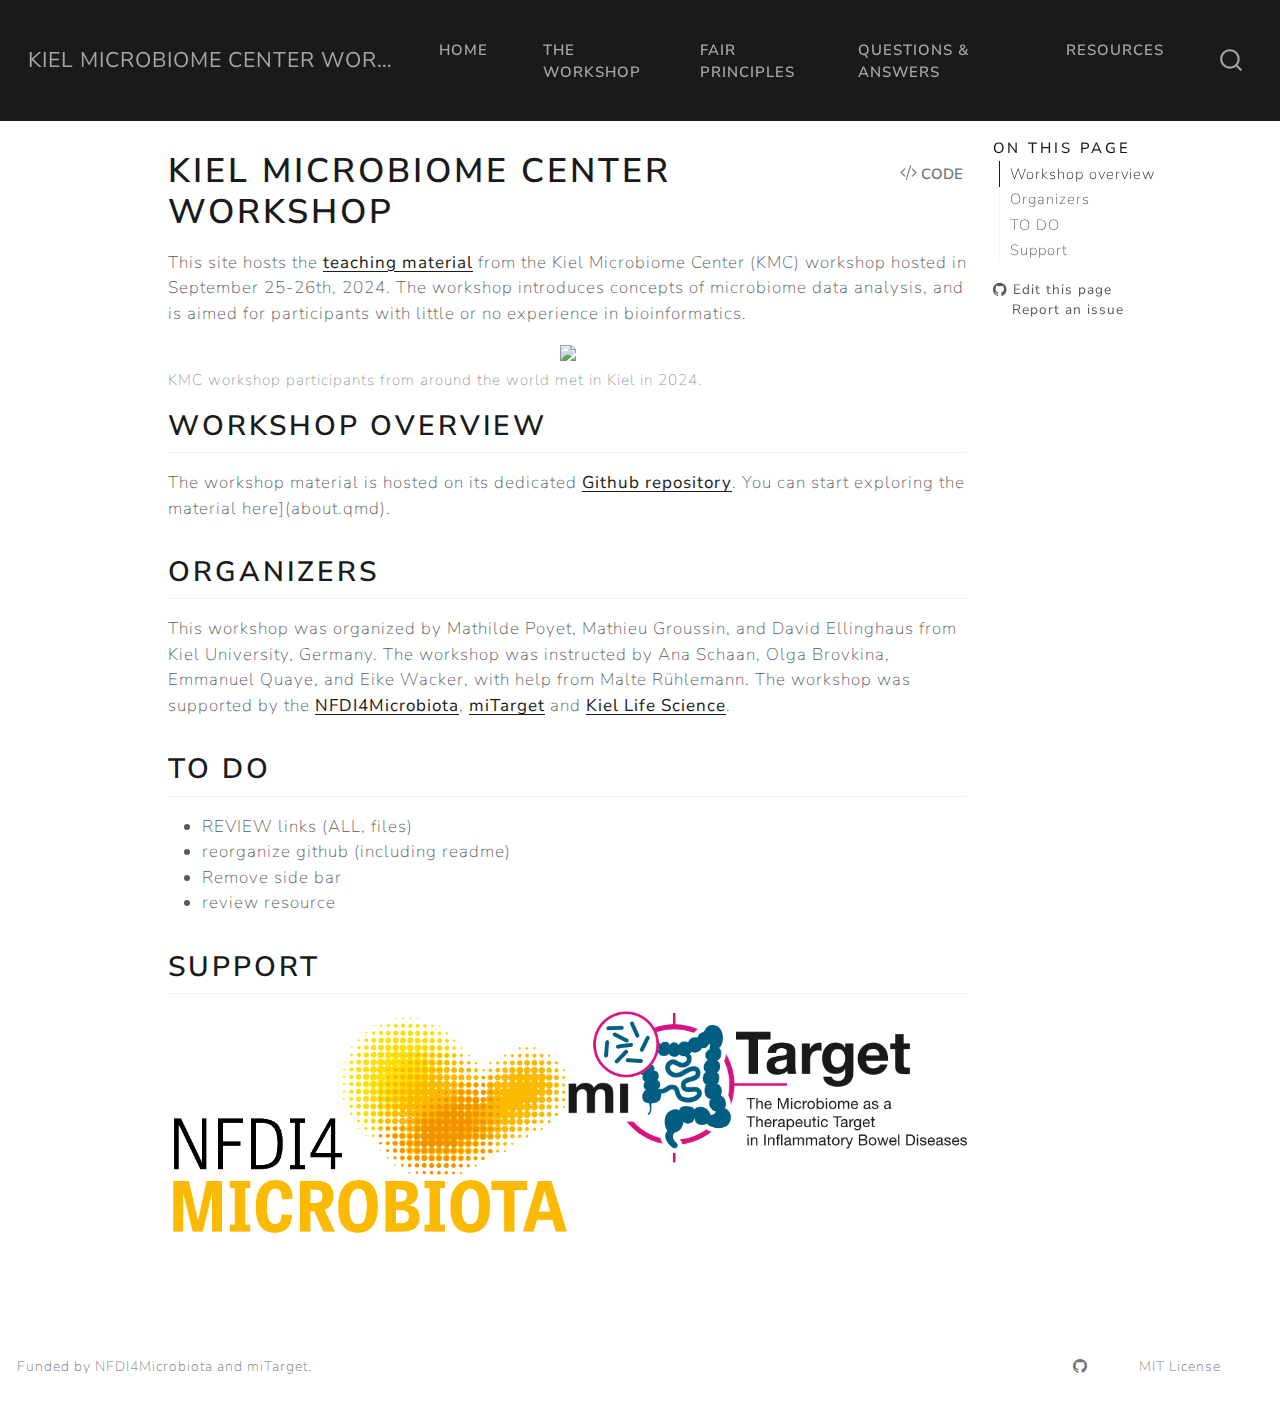
==== commit 37e8fa4c: "Built site for gh-pages" ====
--- a/index.html
+++ b/index.html
@@ -163,7 +163,7 @@
   <li><a href="#to-do" id="toc-to-do" class="nav-link" data-scroll-target="#to-do">TO DO</a></li>
   <li><a href="#support" id="toc-support" class="nav-link" data-scroll-target="#support">Support</a></li>
   </ul>
-<div class="toc-actions"><ul><li><a href="https://github.com/ikmb/nfdi4microbiota_kmc_microbiome_workshop/issues/new" class="toc-action"><i class="bi bi-github"></i>Report an issue</a></li></ul></div></nav>
+<div class="toc-actions"><ul><li><a href="https://github.com/ikmb/nfdi4microbiota_kmc_microbiome_workshop/edit/main/index.qmd" class="toc-action"><i class="bi bi-github"></i>Edit this page</a></li><li><a href="https://github.com/ikmb/nfdi4microbiota_kmc_microbiome_workshop/issues/new" class="toc-action"><i class="bi empty"></i>Report an issue</a></li></ul></div></nav>
     </div>
 <!-- main -->
 <main class="content" id="quarto-document-content">
@@ -187,7 +187,7 @@
 </header>
 
 
-<p>This site hosts the <a href="./the_workshop.html">teaching material</a> from the KMC workshop hosted in September 2024. The workshop introduces basic microbiome analysis and is aimed for participants with little or no experience.</p>
+<p>This site hosts the <a href="./the_workshop.html">teaching material</a> from the Kiel Microbiome Center (KMC) workshop hosted in September 25-26th, 2024. The workshop introduces concepts of microbiome data analysis, and is aimed for participants with little or no experience in bioinformatics.</p>
 <div class="quarto-figure quarto-figure-center">
 <figure class="figure">
 <p><img src="img/group_outside.jpg" class="img-fluid figure-img"></p>
@@ -196,11 +196,11 @@
 </div>
 <section id="workshop-overview" class="level2">
 <h2 class="anchored" data-anchor-id="workshop-overview">Workshop overview</h2>
-<p>The workshop material is hosted its <a href="https://github.com/ikmb/nfdi4microbiota_kmc_microbiome_workshop">Github repository</a>. You can start exploring the workshop material <a href="about.qmd">here</a>.</p>
+<p>The workshop material is hosted on its dedicated <a href="https://github.com/ikmb/nfdi4microbiota_kmc_microbiome_workshop">Github repository</a>. You can start exploring the material here](about.qmd).</p>
 </section>
 <section id="organizers" class="level2">
 <h2 class="anchored" data-anchor-id="organizers">Organizers</h2>
-<p>This workshop was organized by the researchers from different institutions from Kiel, Germany: <a href="https://www.ikmb.uni-kiel.de/">IKMB</a>, <a href="https://www.uni-kiel.de/de/">CAU</a> and <a href="https://www.uksh.de/">UKSH</a>. It was financed by the <a href="https://nfdi4microbiota.de/">NFDI4Microbiota</a> and <a href="https://www.mitarget.org/">miTarget</a>.</p>
+<p>This workshop was organized by Mathilde Poyet, Mathieu Groussin, and David Ellinghaus from Kiel University, Germany. The workshop was instructed by Ana Schaan, Olga Brovkina, Emmanuel Quaye, and Eike Wacker, with help from Malte Rühlemann. The workshop was supported by the <a href="https://nfdi4microbiota.de/">NFDI4Microbiota</a>, <a href="https://www.mitarget.org/">miTarget</a> and <a href="https://www.uni-kiel.de/de/forschung/forschungsschwerpunkte/kiel-life-science">Kiel Life Science</a>.</p>
 </section>
 <section id="to-do" class="level2">
 <h2 class="anchored" data-anchor-id="to-do">TO DO</h2>
@@ -699,33 +699,33 @@
 <span id="cb1-2"><a href="#cb1-2" aria-hidden="true" tabindex="-1"></a><span class="an">title:</span><span class="co"> "Kiel Microbiome Center workshop"</span></span>
 <span id="cb1-3"><a href="#cb1-3" aria-hidden="true" tabindex="-1"></a><span class="co">---</span></span>
 <span id="cb1-4"><a href="#cb1-4" aria-hidden="true" tabindex="-1"></a></span>
-<span id="cb1-5"><a href="#cb1-5" aria-hidden="true" tabindex="-1"></a>This site hosts the <span class="co">[</span><span class="ot">teaching material</span><span class="co">](the_workshop.qmd)</span> from the KMC workshop hosted in September 2024. The workshop introduces basic microbiome analysis and is aimed for participants with little or no experience.</span>
-<span id="cb1-6"><a href="#cb1-6" aria-hidden="true" tabindex="-1"></a></span>
-<span id="cb1-7"><a href="#cb1-7" aria-hidden="true" tabindex="-1"></a><span class="al">![KMC workshop participants from around the world met in Kiel in 2024.](img/group_outside.jpg)</span></span>
-<span id="cb1-8"><a href="#cb1-8" aria-hidden="true" tabindex="-1"></a></span>
-<span id="cb1-9"><a href="#cb1-9" aria-hidden="true" tabindex="-1"></a><span class="fu">## Workshop overview</span></span>
-<span id="cb1-10"><a href="#cb1-10" aria-hidden="true" tabindex="-1"></a></span>
-<span id="cb1-11"><a href="#cb1-11" aria-hidden="true" tabindex="-1"></a>The workshop material is hosted its <span class="co">[</span><span class="ot">Github repository</span><span class="co">](https://github.com/ikmb/nfdi4microbiota_kmc_microbiome_workshop)</span>. You can start exploring the workshop material <span class="co">[</span><span class="ot">here</span><span class="co">](about.qmd)</span>.</span>
-<span id="cb1-12"><a href="#cb1-12" aria-hidden="true" tabindex="-1"></a></span>
-<span id="cb1-13"><a href="#cb1-13" aria-hidden="true" tabindex="-1"></a><span class="fu">## Organizers</span></span>
-<span id="cb1-14"><a href="#cb1-14" aria-hidden="true" tabindex="-1"></a></span>
-<span id="cb1-15"><a href="#cb1-15" aria-hidden="true" tabindex="-1"></a>This workshop was organized by the researchers from different institutions from Kiel, Germany: <span class="co">[</span><span class="ot">IKMB</span><span class="co">](https://www.ikmb.uni-kiel.de/)</span>, <span class="co">[</span><span class="ot">CAU</span><span class="co">](https://www.uni-kiel.de/de/)</span> and <span class="co">[</span><span class="ot">UKSH</span><span class="co">](https://www.uksh.de/)</span>. It was financed by the <span class="co">[</span><span class="ot">NFDI4Microbiota</span><span class="co">](https://nfdi4microbiota.de/)</span> and <span class="co">[</span><span class="ot">miTarget</span><span class="co">](https://www.mitarget.org/)</span>.</span>
-<span id="cb1-16"><a href="#cb1-16" aria-hidden="true" tabindex="-1"></a></span>
+<span id="cb1-5"><a href="#cb1-5" aria-hidden="true" tabindex="-1"></a></span>
+<span id="cb1-6"><a href="#cb1-6" aria-hidden="true" tabindex="-1"></a>This site hosts the <span class="co">[</span><span class="ot">teaching material</span><span class="co">](the_workshop.qmd)</span> from the Kiel Microbiome Center (KMC) workshop hosted in September 25-26th, 2024. The workshop introduces concepts of microbiome data analysis, and is aimed for participants with little or no experience in bioinformatics.</span>
+<span id="cb1-7"><a href="#cb1-7" aria-hidden="true" tabindex="-1"></a></span>
+<span id="cb1-8"><a href="#cb1-8" aria-hidden="true" tabindex="-1"></a><span class="al">![KMC workshop participants from around the world met in Kiel in 2024.](img/group_outside.jpg)</span></span>
+<span id="cb1-9"><a href="#cb1-9" aria-hidden="true" tabindex="-1"></a></span>
+<span id="cb1-10"><a href="#cb1-10" aria-hidden="true" tabindex="-1"></a><span class="fu">## Workshop overview</span></span>
+<span id="cb1-11"><a href="#cb1-11" aria-hidden="true" tabindex="-1"></a></span>
+<span id="cb1-12"><a href="#cb1-12" aria-hidden="true" tabindex="-1"></a>The workshop material is hosted on its dedicated <span class="co">[</span><span class="ot">Github repository</span><span class="co">](https://github.com/ikmb/nfdi4microbiota_kmc_microbiome_workshop)</span>. You can start exploring the material here](about.qmd).</span>
+<span id="cb1-13"><a href="#cb1-13" aria-hidden="true" tabindex="-1"></a></span>
+<span id="cb1-14"><a href="#cb1-14" aria-hidden="true" tabindex="-1"></a><span class="fu">## Organizers</span></span>
+<span id="cb1-15"><a href="#cb1-15" aria-hidden="true" tabindex="-1"></a></span>
+<span id="cb1-16"><a href="#cb1-16" aria-hidden="true" tabindex="-1"></a>This workshop was organized by Mathilde Poyet, Mathieu Groussin, and David Ellinghaus from Kiel University, Germany. The workshop was instructed by Ana Schaan, Olga Brovkina, Emmanuel Quaye, and Eike Wacker, with help from Malte Rühlemann. The workshop was supported by the <span class="co">[</span><span class="ot">NFDI4Microbiota</span><span class="co">](https://nfdi4microbiota.de/)</span>, <span class="co">[</span><span class="ot">miTarget</span><span class="co">](https://www.mitarget.org/)</span> and <span class="co">[</span><span class="ot">Kiel Life Science</span><span class="co">](https://www.uni-kiel.de/de/forschung/forschungsschwerpunkte/kiel-life-science)</span>.</span>
 <span id="cb1-17"><a href="#cb1-17" aria-hidden="true" tabindex="-1"></a></span>
 <span id="cb1-18"><a href="#cb1-18" aria-hidden="true" tabindex="-1"></a><span class="fu">## TO DO</span></span>
 <span id="cb1-19"><a href="#cb1-19" aria-hidden="true" tabindex="-1"></a></span>
 <span id="cb1-20"><a href="#cb1-20" aria-hidden="true" tabindex="-1"></a><span class="ss">-   </span>REVIEW links (ALL, files)</span>
 <span id="cb1-21"><a href="#cb1-21" aria-hidden="true" tabindex="-1"></a><span class="ss">-   </span>reorganize github (including readme)</span>
-<span id="cb1-22"><a href="#cb1-22" aria-hidden="true" tabindex="-1"></a><span class="ss">- </span>Remove side bar</span>
-<span id="cb1-23"><a href="#cb1-23" aria-hidden="true" tabindex="-1"></a><span class="ss">- </span>review resource</span>
+<span id="cb1-22"><a href="#cb1-22" aria-hidden="true" tabindex="-1"></a><span class="ss">-   </span>Remove side bar</span>
+<span id="cb1-23"><a href="#cb1-23" aria-hidden="true" tabindex="-1"></a><span class="ss">-   </span>review resource</span>
 <span id="cb1-24"><a href="#cb1-24" aria-hidden="true" tabindex="-1"></a></span>
-<span id="cb1-25"><a href="#cb1-25" aria-hidden="true" tabindex="-1"></a></span>
-<span id="cb1-26"><a href="#cb1-26" aria-hidden="true" tabindex="-1"></a><span class="fu">## Support</span></span>
-<span id="cb1-27"><a href="#cb1-27" aria-hidden="true" tabindex="-1"></a></span>
-<span id="cb1-28"><a href="#cb1-28" aria-hidden="true" tabindex="-1"></a>::::: columns</span>
-<span id="cb1-29"><a href="#cb1-29" aria-hidden="true" tabindex="-1"></a>::: {.column .text-center width="50%"}</span>
-<span id="cb1-30"><a href="#cb1-30" aria-hidden="true" tabindex="-1"></a><span class="co">[</span><span class="al">![](img/nfdi4microbiota_Logo_new.png)</span><span class="ot">{alt="NFDI4Microbiota Logo"}</span><span class="co">](https://nfdi4microbiota.de/)</span></span>
-<span id="cb1-31"><a href="#cb1-31" aria-hidden="true" tabindex="-1"></a>:::</span>
+<span id="cb1-25"><a href="#cb1-25" aria-hidden="true" tabindex="-1"></a><span class="fu">## Support</span></span>
+<span id="cb1-26"><a href="#cb1-26" aria-hidden="true" tabindex="-1"></a></span>
+<span id="cb1-27"><a href="#cb1-27" aria-hidden="true" tabindex="-1"></a>::::: columns</span>
+<span id="cb1-28"><a href="#cb1-28" aria-hidden="true" tabindex="-1"></a>::: {.column .text-center width="50%"}</span>
+<span id="cb1-29"><a href="#cb1-29" aria-hidden="true" tabindex="-1"></a><span class="co">[</span><span class="al">![](img/nfdi4microbiota_Logo_new.png)</span><span class="ot">{alt="NFDI4Microbiota Logo"}</span><span class="co">](https://nfdi4microbiota.de/)</span></span>
+<span id="cb1-30"><a href="#cb1-30" aria-hidden="true" tabindex="-1"></a>:::</span>
+<span id="cb1-31"><a href="#cb1-31" aria-hidden="true" tabindex="-1"></a></span>
 <span id="cb1-32"><a href="#cb1-32" aria-hidden="true" tabindex="-1"></a>::: {.column .text-center width="50%"}</span>
 <span id="cb1-33"><a href="#cb1-33" aria-hidden="true" tabindex="-1"></a><span class="co">[</span><span class="al">![](img/logo_miTarget_2023-extd.png)</span><span class="ot">{alt="miTarget Logo"}</span><span class="co">](https://www.mitarget.org/)</span></span>
 <span id="cb1-34"><a href="#cb1-34" aria-hidden="true" tabindex="-1"></a>:::</span>
@@ -735,11 +735,11 @@
 <footer class="footer">
   <div class="nav-footer">
     <div class="nav-footer-left">
-<p>Founded by NFDI4Microbiota and miTarget</p>
+<p>Funded by NFDI4Microbiota and miTarget.</p>
 </div>   
     <div class="nav-footer-center">
       &nbsp;
-    <div class="toc-actions d-sm-block d-md-none"><ul><li><a href="https://github.com/ikmb/nfdi4microbiota_kmc_microbiome_workshop/issues/new" class="toc-action"><i class="bi bi-github"></i>Report an issue</a></li></ul></div></div>
+    <div class="toc-actions d-sm-block d-md-none"><ul><li><a href="https://github.com/ikmb/nfdi4microbiota_kmc_microbiome_workshop/edit/main/index.qmd" class="toc-action"><i class="bi bi-github"></i>Edit this page</a></li><li><a href="https://github.com/ikmb/nfdi4microbiota_kmc_microbiome_workshop/issues/new" class="toc-action"><i class="bi empty"></i>Report an issue</a></li></ul></div></div>
     <div class="nav-footer-right">
       <ul class="footer-items list-unstyled">
     <li class="nav-item compact">
@@ -748,6 +748,11 @@
 </i> 
     </a>
   </li>  
+    <li class="nav-item">
+    <a class="nav-link" href="https://opensource.org/license/mit/">
+<p>MIT License</p>
+</a>
+  </li>  
 </ul>
     </div>
   </div>
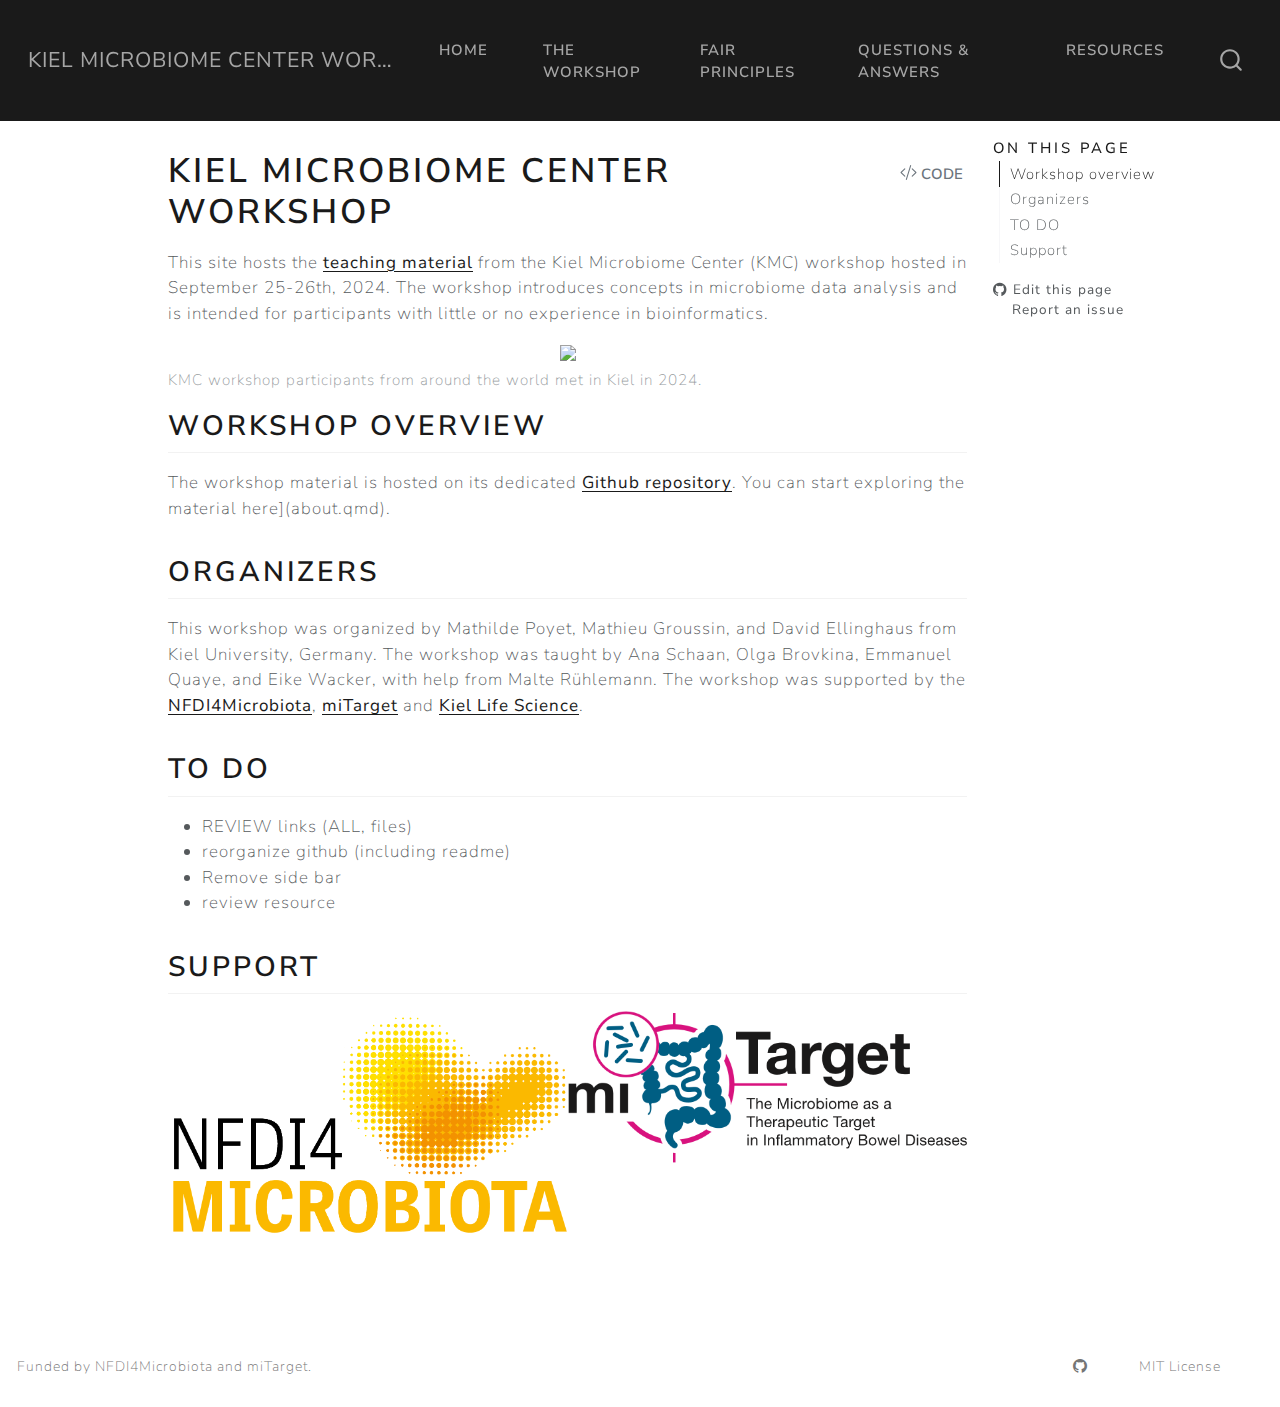
==== commit 7d549a12: "Built site for gh-pages" ====
--- a/index.html
+++ b/index.html
@@ -187,7 +187,7 @@
 </header>
 
 
-<p>This site hosts the <a href="./the_workshop.html">teaching material</a> from the Kiel Microbiome Center (KMC) workshop hosted in September 25-26th, 2024. The workshop introduces concepts of microbiome data analysis, and is aimed for participants with little or no experience in bioinformatics.</p>
+<p>This site hosts the <a href="./the_workshop.html">teaching material</a> from the Kiel Microbiome Center (KMC) workshop hosted in September 25-26th, 2024. The workshop introduces concepts in microbiome data analysis and is intended for participants with little or no experience in bioinformatics.</p>
 <div class="quarto-figure quarto-figure-center">
 <figure class="figure">
 <p><img src="img/group_outside.jpg" class="img-fluid figure-img"></p>
@@ -200,7 +200,7 @@
 </section>
 <section id="organizers" class="level2">
 <h2 class="anchored" data-anchor-id="organizers">Organizers</h2>
-<p>This workshop was organized by Mathilde Poyet, Mathieu Groussin, and David Ellinghaus from Kiel University, Germany. The workshop was instructed by Ana Schaan, Olga Brovkina, Emmanuel Quaye, and Eike Wacker, with help from Malte Rühlemann. The workshop was supported by the <a href="https://nfdi4microbiota.de/">NFDI4Microbiota</a>, <a href="https://www.mitarget.org/">miTarget</a> and <a href="https://www.uni-kiel.de/de/forschung/forschungsschwerpunkte/kiel-life-science">Kiel Life Science</a>.</p>
+<p>This workshop was organized by Mathilde Poyet, Mathieu Groussin, and David Ellinghaus from Kiel University, Germany. The workshop was taught by Ana Schaan, Olga Brovkina, Emmanuel Quaye, and Eike Wacker, with help from Malte Rühlemann. The workshop was supported by the <a href="https://nfdi4microbiota.de/">NFDI4Microbiota</a>, <a href="https://www.mitarget.org/">miTarget</a> and <a href="https://www.uni-kiel.de/de/forschung/forschungsschwerpunkte/kiel-life-science">Kiel Life Science</a>.</p>
 </section>
 <section id="to-do" class="level2">
 <h2 class="anchored" data-anchor-id="to-do">TO DO</h2>
@@ -700,7 +700,7 @@
 <span id="cb1-3"><a href="#cb1-3" aria-hidden="true" tabindex="-1"></a><span class="co">---</span></span>
 <span id="cb1-4"><a href="#cb1-4" aria-hidden="true" tabindex="-1"></a></span>
 <span id="cb1-5"><a href="#cb1-5" aria-hidden="true" tabindex="-1"></a></span>
-<span id="cb1-6"><a href="#cb1-6" aria-hidden="true" tabindex="-1"></a>This site hosts the <span class="co">[</span><span class="ot">teaching material</span><span class="co">](the_workshop.qmd)</span> from the Kiel Microbiome Center (KMC) workshop hosted in September 25-26th, 2024. The workshop introduces concepts of microbiome data analysis, and is aimed for participants with little or no experience in bioinformatics.</span>
+<span id="cb1-6"><a href="#cb1-6" aria-hidden="true" tabindex="-1"></a>This site hosts the <span class="co">[</span><span class="ot">teaching material</span><span class="co">](the_workshop.qmd)</span> from the Kiel Microbiome Center (KMC) workshop hosted in September 25-26th, 2024. The workshop introduces concepts in microbiome data analysis and is intended for participants with little or no experience in bioinformatics.</span>
 <span id="cb1-7"><a href="#cb1-7" aria-hidden="true" tabindex="-1"></a></span>
 <span id="cb1-8"><a href="#cb1-8" aria-hidden="true" tabindex="-1"></a><span class="al">![KMC workshop participants from around the world met in Kiel in 2024.](img/group_outside.jpg)</span></span>
 <span id="cb1-9"><a href="#cb1-9" aria-hidden="true" tabindex="-1"></a></span>
@@ -710,7 +710,7 @@
 <span id="cb1-13"><a href="#cb1-13" aria-hidden="true" tabindex="-1"></a></span>
 <span id="cb1-14"><a href="#cb1-14" aria-hidden="true" tabindex="-1"></a><span class="fu">## Organizers</span></span>
 <span id="cb1-15"><a href="#cb1-15" aria-hidden="true" tabindex="-1"></a></span>
-<span id="cb1-16"><a href="#cb1-16" aria-hidden="true" tabindex="-1"></a>This workshop was organized by Mathilde Poyet, Mathieu Groussin, and David Ellinghaus from Kiel University, Germany. The workshop was instructed by Ana Schaan, Olga Brovkina, Emmanuel Quaye, and Eike Wacker, with help from Malte Rühlemann. The workshop was supported by the <span class="co">[</span><span class="ot">NFDI4Microbiota</span><span class="co">](https://nfdi4microbiota.de/)</span>, <span class="co">[</span><span class="ot">miTarget</span><span class="co">](https://www.mitarget.org/)</span> and <span class="co">[</span><span class="ot">Kiel Life Science</span><span class="co">](https://www.uni-kiel.de/de/forschung/forschungsschwerpunkte/kiel-life-science)</span>.</span>
+<span id="cb1-16"><a href="#cb1-16" aria-hidden="true" tabindex="-1"></a>This workshop was organized by Mathilde Poyet, Mathieu Groussin, and David Ellinghaus from Kiel University, Germany. The workshop was taught by Ana Schaan, Olga Brovkina, Emmanuel Quaye, and Eike Wacker, with help from Malte Rühlemann. The workshop was supported by the <span class="co">[</span><span class="ot">NFDI4Microbiota</span><span class="co">](https://nfdi4microbiota.de/)</span>, <span class="co">[</span><span class="ot">miTarget</span><span class="co">](https://www.mitarget.org/)</span> and <span class="co">[</span><span class="ot">Kiel Life Science</span><span class="co">](https://www.uni-kiel.de/de/forschung/forschungsschwerpunkte/kiel-life-science)</span>.</span>
 <span id="cb1-17"><a href="#cb1-17" aria-hidden="true" tabindex="-1"></a></span>
 <span id="cb1-18"><a href="#cb1-18" aria-hidden="true" tabindex="-1"></a><span class="fu">## TO DO</span></span>
 <span id="cb1-19"><a href="#cb1-19" aria-hidden="true" tabindex="-1"></a></span>
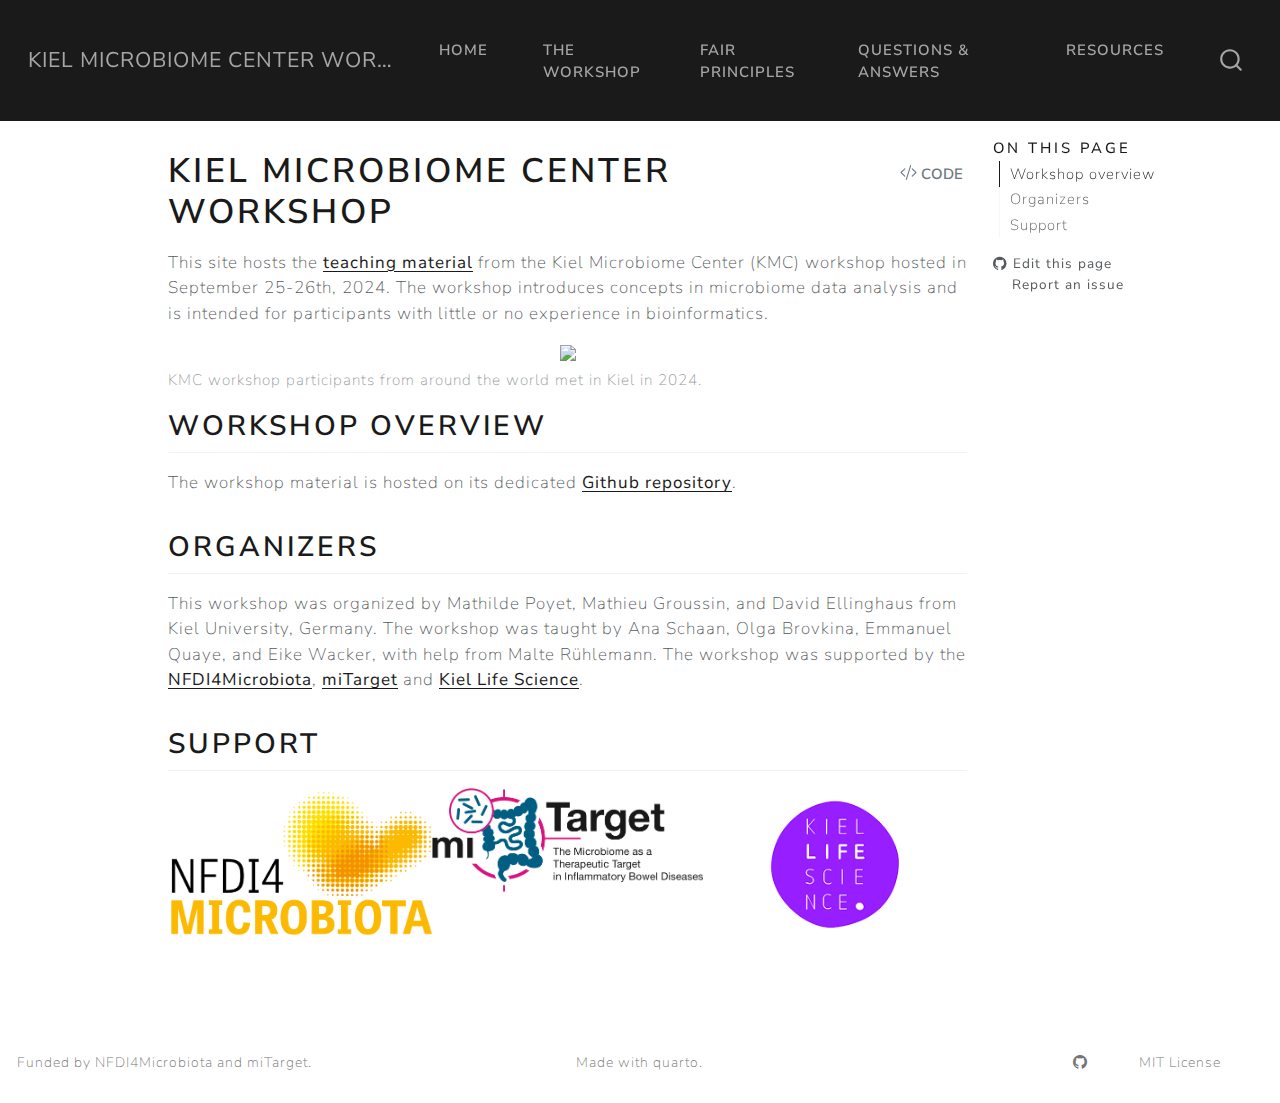
==== commit 1327e2a5: "Built site for gh-pages" ====
--- a/index.html
+++ b/index.html
@@ -19,40 +19,6 @@
   width: 0.8em;
   margin: 0 0.8em 0.2em -1em; /* quarto-specific, see https://github.com/quarto-dev/quarto-cli/issues/4556 */ 
   vertical-align: middle;
-}
-/* CSS for syntax highlighting */
-pre > code.sourceCode { white-space: pre; position: relative; }
-pre > code.sourceCode > span { line-height: 1.25; }
-pre > code.sourceCode > span:empty { height: 1.2em; }
-.sourceCode { overflow: visible; }
-code.sourceCode > span { color: inherit; text-decoration: inherit; }
-div.sourceCode { margin: 1em 0; }
-pre.sourceCode { margin: 0; }
-@media screen {
-div.sourceCode { overflow: auto; }
-}
-@media print {
-pre > code.sourceCode { white-space: pre-wrap; }
-pre > code.sourceCode > span { display: inline-block; text-indent: -5em; padding-left: 5em; }
-}
-pre.numberSource code
-  { counter-reset: source-line 0; }
-pre.numberSource code > span
-  { position: relative; left: -4em; counter-increment: source-line; }
-pre.numberSource code > span > a:first-child::before
-  { content: counter(source-line);
-    position: relative; left: -1em; text-align: right; vertical-align: baseline;
-    border: none; display: inline-block;
-    -webkit-touch-callout: none; -webkit-user-select: none;
-    -khtml-user-select: none; -moz-user-select: none;
-    -ms-user-select: none; user-select: none;
-    padding: 0 4px; width: 4em;
-  }
-pre.numberSource { margin-left: 3em;  padding-left: 4px; }
-div.sourceCode
-  {   }
-@media screen {
-pre > code.sourceCode > span > a:first-child::before { text-decoration: underline; }
 }
 </style>
 
@@ -160,7 +126,6 @@
   <ul>
   <li><a href="#workshop-overview" id="toc-workshop-overview" class="nav-link active" data-scroll-target="#workshop-overview">Workshop overview</a></li>
   <li><a href="#organizers" id="toc-organizers" class="nav-link" data-scroll-target="#organizers">Organizers</a></li>
-  <li><a href="#to-do" id="toc-to-do" class="nav-link" data-scroll-target="#to-do">TO DO</a></li>
   <li><a href="#support" id="toc-support" class="nav-link" data-scroll-target="#support">Support</a></li>
   </ul>
 <div class="toc-actions"><ul><li><a href="https://github.com/ikmb/nfdi4microbiota_kmc_microbiome_workshop/edit/main/index.qmd" class="toc-action"><i class="bi bi-github"></i>Edit this page</a></li><li><a href="https://github.com/ikmb/nfdi4microbiota_kmc_microbiome_workshop/issues/new" class="toc-action"><i class="bi empty"></i>Report an issue</a></li></ul></div></nav>
@@ -170,7 +135,7 @@
 
 <header id="title-block-header" class="quarto-title-block default">
 <div class="quarto-title">
-<div class="quarto-title-block"><div><h1 class="title">Kiel Microbiome Center workshop</h1><button type="button" class="btn code-tools-button" id="quarto-code-tools-source"><i class="bi"></i> Code</button></div></div>
+<div class="quarto-title-block"><div><h1 class="title">Kiel Microbiome Center workshop</h1><button type="button" class="btn code-tools-button" id="quarto-code-tools-source" data-quarto-source-url="https://github.com/ikmb/nfdi4microbiota_kmc_microbiome_workshop/blob/main/index.qmd"><i class="bi"></i> Code</button></div></div>
 </div>
 
 
@@ -196,33 +161,24 @@
 </div>
 <section id="workshop-overview" class="level2">
 <h2 class="anchored" data-anchor-id="workshop-overview">Workshop overview</h2>
-<p>The workshop material is hosted on its dedicated <a href="https://github.com/ikmb/nfdi4microbiota_kmc_microbiome_workshop">Github repository</a>. You can start exploring the material here](about.qmd).</p>
+<p>The workshop material is hosted on its dedicated <a href="https://github.com/ikmb/nfdi4microbiota_kmc_microbiome_workshop">Github repository</a>.</p>
 </section>
 <section id="organizers" class="level2">
 <h2 class="anchored" data-anchor-id="organizers">Organizers</h2>
 <p>This workshop was organized by Mathilde Poyet, Mathieu Groussin, and David Ellinghaus from Kiel University, Germany. The workshop was taught by Ana Schaan, Olga Brovkina, Emmanuel Quaye, and Eike Wacker, with help from Malte Rühlemann. The workshop was supported by the <a href="https://nfdi4microbiota.de/">NFDI4Microbiota</a>, <a href="https://www.mitarget.org/">miTarget</a> and <a href="https://www.uni-kiel.de/de/forschung/forschungsschwerpunkte/kiel-life-science">Kiel Life Science</a>.</p>
 </section>
-<section id="to-do" class="level2">
-<h2 class="anchored" data-anchor-id="to-do">TO DO</h2>
-<ul>
-<li>REVIEW links (ALL, files)</li>
-<li>reorganize github (including readme)</li>
-<li>Remove side bar</li>
-<li>review resource</li>
-</ul>
-</section>
 <section id="support" class="level2">
 <h2 class="anchored" data-anchor-id="support">Support</h2>
 <div class="columns">
-<div class="column text-center" style="width:50%;">
+<div class="column text-center" style="width:33%;">
 <p><a href="https://nfdi4microbiota.de/"><img src="img/nfdi4microbiota_Logo_new.png" class="img-fluid" alt="NFDI4Microbiota Logo"></a></p>
-</div><div class="column text-center" style="width:50%;">
+</div><div class="column text-center" style="width:34%;">
 <p><a href="https://www.mitarget.org/"><img src="img/logo_miTarget_2023-extd.png" class="img-fluid" alt="miTarget Logo"></a></p>
+</div><div class="column text-center" style="width:33%;">
+<p><a href="https://www.uni-kiel.de/de/forschung/forschungsschwerpunkte/kiel-life-science"><img src="img/KLS_logo.png" class="img-fluid" alt="KLS Logo"></a></p>
 </div>
 </div>
 
-
-<!-- -->
 
 </section>
 
@@ -694,43 +650,7 @@
     }
   }
 });
-</script><div class="modal fade" id="quarto-embedded-source-code-modal" tabindex="-1" aria-labelledby="quarto-embedded-source-code-modal-label" aria-hidden="true"><div class="modal-dialog modal-dialog-scrollable"><div class="modal-content"><div class="modal-header"><h5 class="modal-title" id="quarto-embedded-source-code-modal-label">Source Code</h5><button class="btn-close" data-bs-dismiss="modal"></button></div><div class="modal-body"><div class="">
-<div class="sourceCode" id="cb1" data-shortcodes="false"><pre class="sourceCode markdown code-with-copy"><code class="sourceCode markdown"><span id="cb1-1"><a href="#cb1-1" aria-hidden="true" tabindex="-1"></a><span class="co">---</span></span>
-<span id="cb1-2"><a href="#cb1-2" aria-hidden="true" tabindex="-1"></a><span class="an">title:</span><span class="co"> "Kiel Microbiome Center workshop"</span></span>
-<span id="cb1-3"><a href="#cb1-3" aria-hidden="true" tabindex="-1"></a><span class="co">---</span></span>
-<span id="cb1-4"><a href="#cb1-4" aria-hidden="true" tabindex="-1"></a></span>
-<span id="cb1-5"><a href="#cb1-5" aria-hidden="true" tabindex="-1"></a></span>
-<span id="cb1-6"><a href="#cb1-6" aria-hidden="true" tabindex="-1"></a>This site hosts the <span class="co">[</span><span class="ot">teaching material</span><span class="co">](the_workshop.qmd)</span> from the Kiel Microbiome Center (KMC) workshop hosted in September 25-26th, 2024. The workshop introduces concepts in microbiome data analysis and is intended for participants with little or no experience in bioinformatics.</span>
-<span id="cb1-7"><a href="#cb1-7" aria-hidden="true" tabindex="-1"></a></span>
-<span id="cb1-8"><a href="#cb1-8" aria-hidden="true" tabindex="-1"></a><span class="al">![KMC workshop participants from around the world met in Kiel in 2024.](img/group_outside.jpg)</span></span>
-<span id="cb1-9"><a href="#cb1-9" aria-hidden="true" tabindex="-1"></a></span>
-<span id="cb1-10"><a href="#cb1-10" aria-hidden="true" tabindex="-1"></a><span class="fu">## Workshop overview</span></span>
-<span id="cb1-11"><a href="#cb1-11" aria-hidden="true" tabindex="-1"></a></span>
-<span id="cb1-12"><a href="#cb1-12" aria-hidden="true" tabindex="-1"></a>The workshop material is hosted on its dedicated <span class="co">[</span><span class="ot">Github repository</span><span class="co">](https://github.com/ikmb/nfdi4microbiota_kmc_microbiome_workshop)</span>. You can start exploring the material here](about.qmd).</span>
-<span id="cb1-13"><a href="#cb1-13" aria-hidden="true" tabindex="-1"></a></span>
-<span id="cb1-14"><a href="#cb1-14" aria-hidden="true" tabindex="-1"></a><span class="fu">## Organizers</span></span>
-<span id="cb1-15"><a href="#cb1-15" aria-hidden="true" tabindex="-1"></a></span>
-<span id="cb1-16"><a href="#cb1-16" aria-hidden="true" tabindex="-1"></a>This workshop was organized by Mathilde Poyet, Mathieu Groussin, and David Ellinghaus from Kiel University, Germany. The workshop was taught by Ana Schaan, Olga Brovkina, Emmanuel Quaye, and Eike Wacker, with help from Malte Rühlemann. The workshop was supported by the <span class="co">[</span><span class="ot">NFDI4Microbiota</span><span class="co">](https://nfdi4microbiota.de/)</span>, <span class="co">[</span><span class="ot">miTarget</span><span class="co">](https://www.mitarget.org/)</span> and <span class="co">[</span><span class="ot">Kiel Life Science</span><span class="co">](https://www.uni-kiel.de/de/forschung/forschungsschwerpunkte/kiel-life-science)</span>.</span>
-<span id="cb1-17"><a href="#cb1-17" aria-hidden="true" tabindex="-1"></a></span>
-<span id="cb1-18"><a href="#cb1-18" aria-hidden="true" tabindex="-1"></a><span class="fu">## TO DO</span></span>
-<span id="cb1-19"><a href="#cb1-19" aria-hidden="true" tabindex="-1"></a></span>
-<span id="cb1-20"><a href="#cb1-20" aria-hidden="true" tabindex="-1"></a><span class="ss">-   </span>REVIEW links (ALL, files)</span>
-<span id="cb1-21"><a href="#cb1-21" aria-hidden="true" tabindex="-1"></a><span class="ss">-   </span>reorganize github (including readme)</span>
-<span id="cb1-22"><a href="#cb1-22" aria-hidden="true" tabindex="-1"></a><span class="ss">-   </span>Remove side bar</span>
-<span id="cb1-23"><a href="#cb1-23" aria-hidden="true" tabindex="-1"></a><span class="ss">-   </span>review resource</span>
-<span id="cb1-24"><a href="#cb1-24" aria-hidden="true" tabindex="-1"></a></span>
-<span id="cb1-25"><a href="#cb1-25" aria-hidden="true" tabindex="-1"></a><span class="fu">## Support</span></span>
-<span id="cb1-26"><a href="#cb1-26" aria-hidden="true" tabindex="-1"></a></span>
-<span id="cb1-27"><a href="#cb1-27" aria-hidden="true" tabindex="-1"></a>::::: columns</span>
-<span id="cb1-28"><a href="#cb1-28" aria-hidden="true" tabindex="-1"></a>::: {.column .text-center width="50%"}</span>
-<span id="cb1-29"><a href="#cb1-29" aria-hidden="true" tabindex="-1"></a><span class="co">[</span><span class="al">![](img/nfdi4microbiota_Logo_new.png)</span><span class="ot">{alt="NFDI4Microbiota Logo"}</span><span class="co">](https://nfdi4microbiota.de/)</span></span>
-<span id="cb1-30"><a href="#cb1-30" aria-hidden="true" tabindex="-1"></a>:::</span>
-<span id="cb1-31"><a href="#cb1-31" aria-hidden="true" tabindex="-1"></a></span>
-<span id="cb1-32"><a href="#cb1-32" aria-hidden="true" tabindex="-1"></a>::: {.column .text-center width="50%"}</span>
-<span id="cb1-33"><a href="#cb1-33" aria-hidden="true" tabindex="-1"></a><span class="co">[</span><span class="al">![](img/logo_miTarget_2023-extd.png)</span><span class="ot">{alt="miTarget Logo"}</span><span class="co">](https://www.mitarget.org/)</span></span>
-<span id="cb1-34"><a href="#cb1-34" aria-hidden="true" tabindex="-1"></a>:::</span>
-<span id="cb1-35"><a href="#cb1-35" aria-hidden="true" tabindex="-1"></a>:::::</span></code><button title="Copy to Clipboard" class="code-copy-button" data-in-quarto-modal=""><i class="bi"></i></button></pre></div>
-</div></div></div></div></div>
+</script>
 </div> <!-- /content -->
 <footer class="footer">
   <div class="nav-footer">
@@ -738,8 +658,8 @@
 <p>Funded by NFDI4Microbiota and miTarget.</p>
 </div>   
     <div class="nav-footer-center">
-      &nbsp;
-    <div class="toc-actions d-sm-block d-md-none"><ul><li><a href="https://github.com/ikmb/nfdi4microbiota_kmc_microbiome_workshop/edit/main/index.qmd" class="toc-action"><i class="bi bi-github"></i>Edit this page</a></li><li><a href="https://github.com/ikmb/nfdi4microbiota_kmc_microbiome_workshop/issues/new" class="toc-action"><i class="bi empty"></i>Report an issue</a></li></ul></div></div>
+<p>Made with quarto.</p>
+<div class="toc-actions d-sm-block d-md-none"><ul><li><a href="https://github.com/ikmb/nfdi4microbiota_kmc_microbiome_workshop/edit/main/index.qmd" class="toc-action"><i class="bi bi-github"></i>Edit this page</a></li><li><a href="https://github.com/ikmb/nfdi4microbiota_kmc_microbiome_workshop/issues/new" class="toc-action"><i class="bi empty"></i>Report an issue</a></li></ul></div></div>
     <div class="nav-footer-right">
       <ul class="footer-items list-unstyled">
     <li class="nav-item compact">
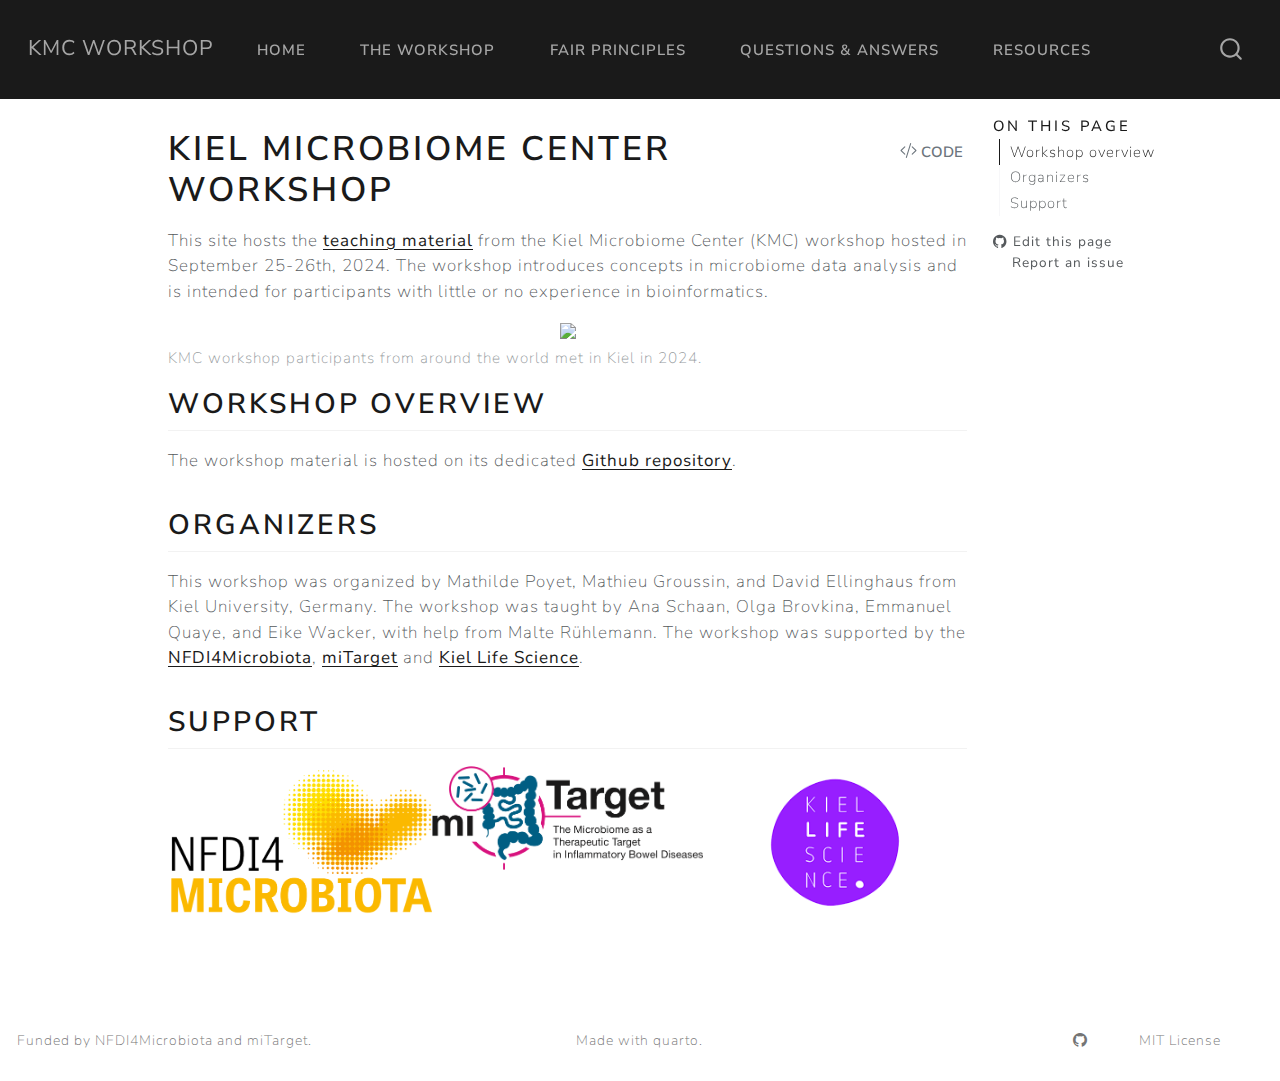
==== commit a59b8db4: "Built site for gh-pages" ====
--- a/index.html
+++ b/index.html
@@ -7,7 +7,7 @@
 <meta name="viewport" content="width=device-width, initial-scale=1.0, user-scalable=yes">
 
 
-<title>Kiel Microbiome Center workshop</title>
+<title>Kiel Microbiome Center workshop – KMC workshop</title>
 <style>
 code{white-space: pre-wrap;}
 span.smallcaps{font-variant: small-caps;}
@@ -79,7 +79,7 @@
       <div class="navbar-container container-fluid">
       <div class="navbar-brand-container mx-auto">
     <a class="navbar-brand" href="./index.html">
-    <span class="navbar-title">Kiel Microbiome Center workshop</span>
+    <span class="navbar-title">KMC workshop</span>
     </a>
   </div>
             <div id="quarto-search" class="" title="Search"></div>
